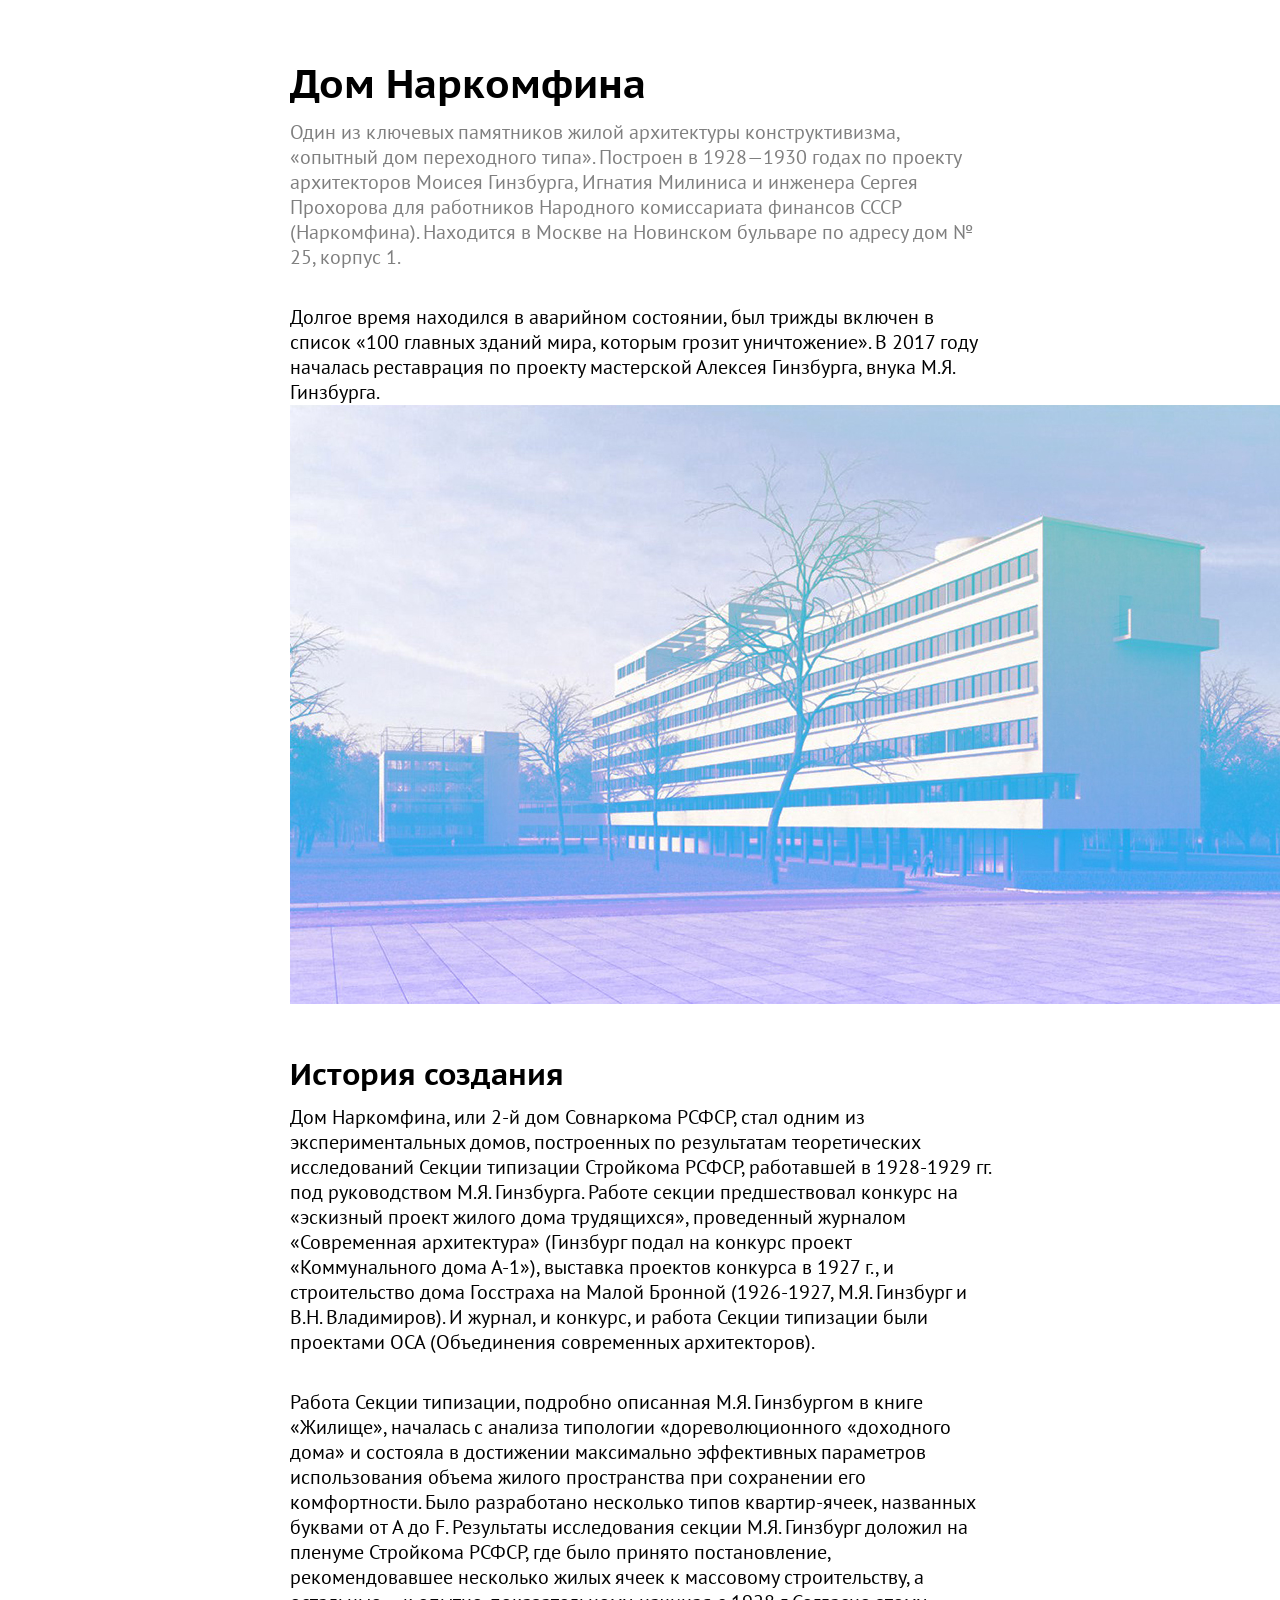
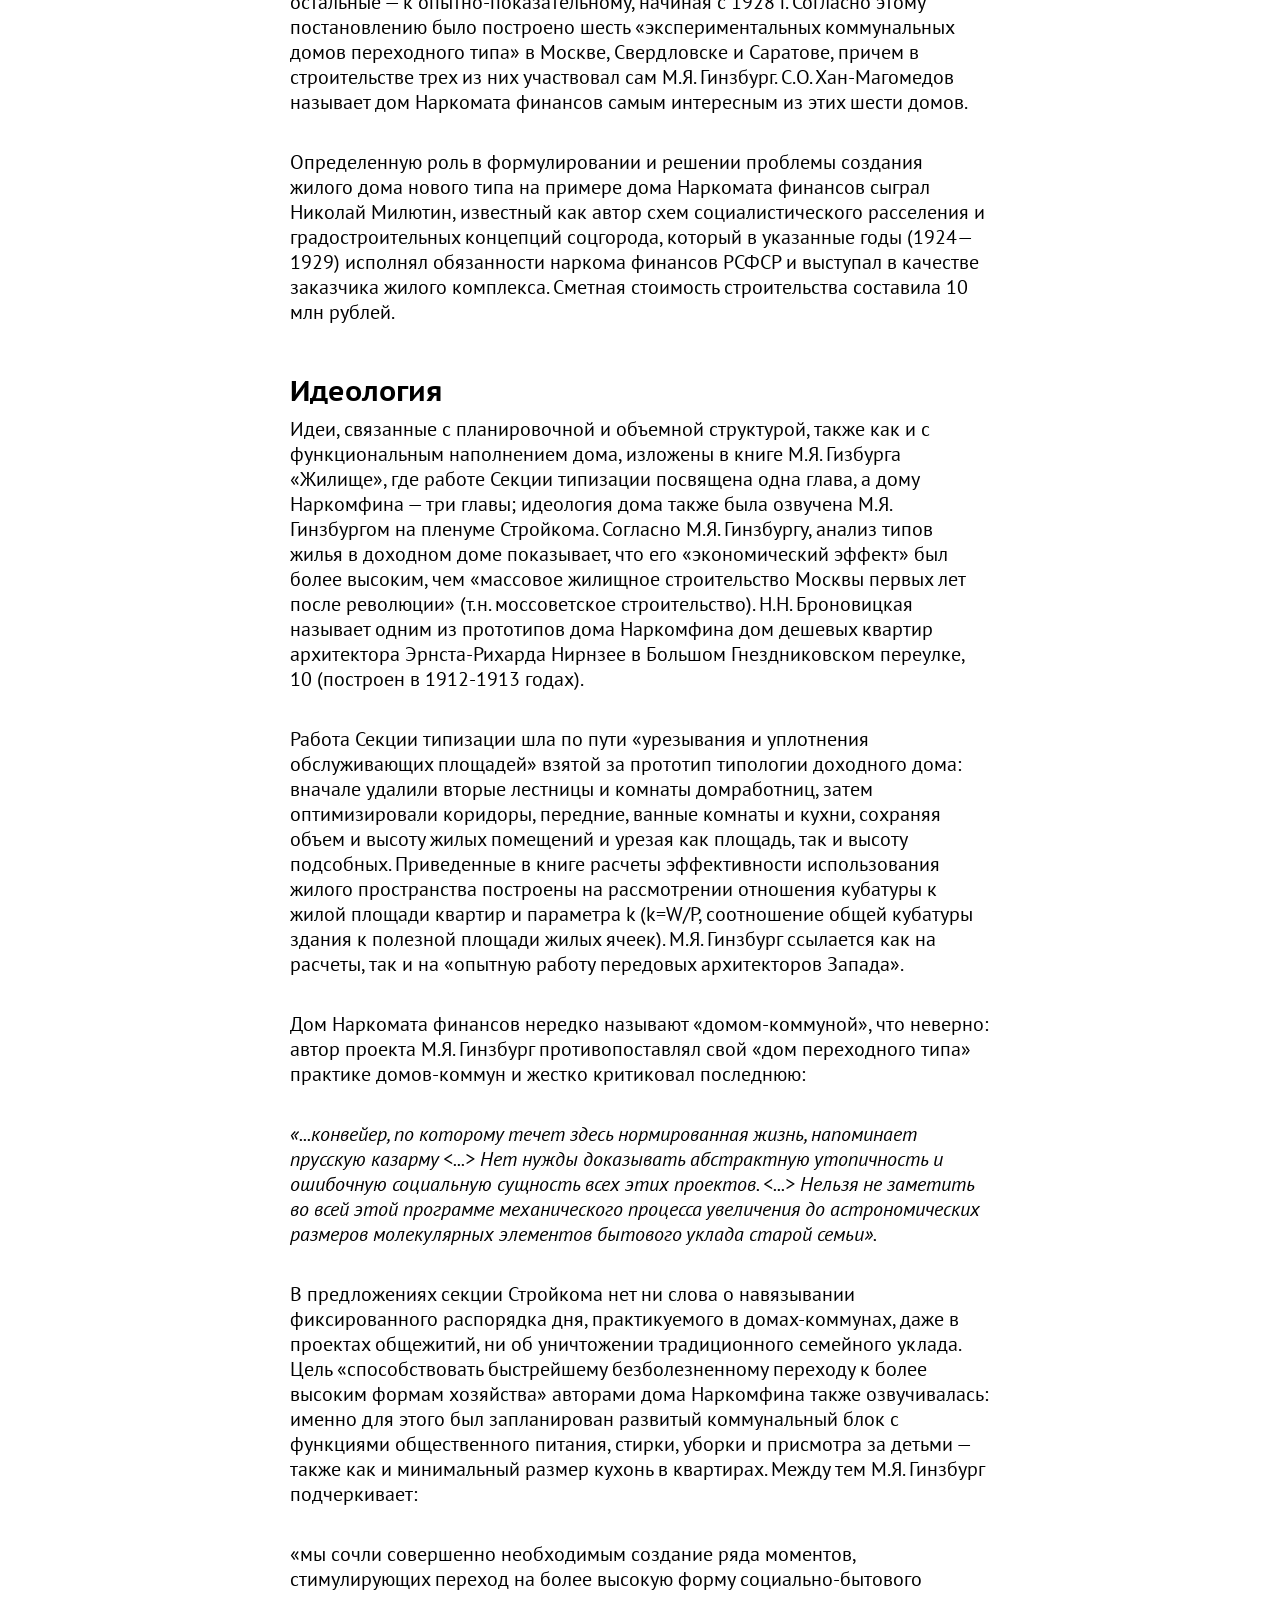
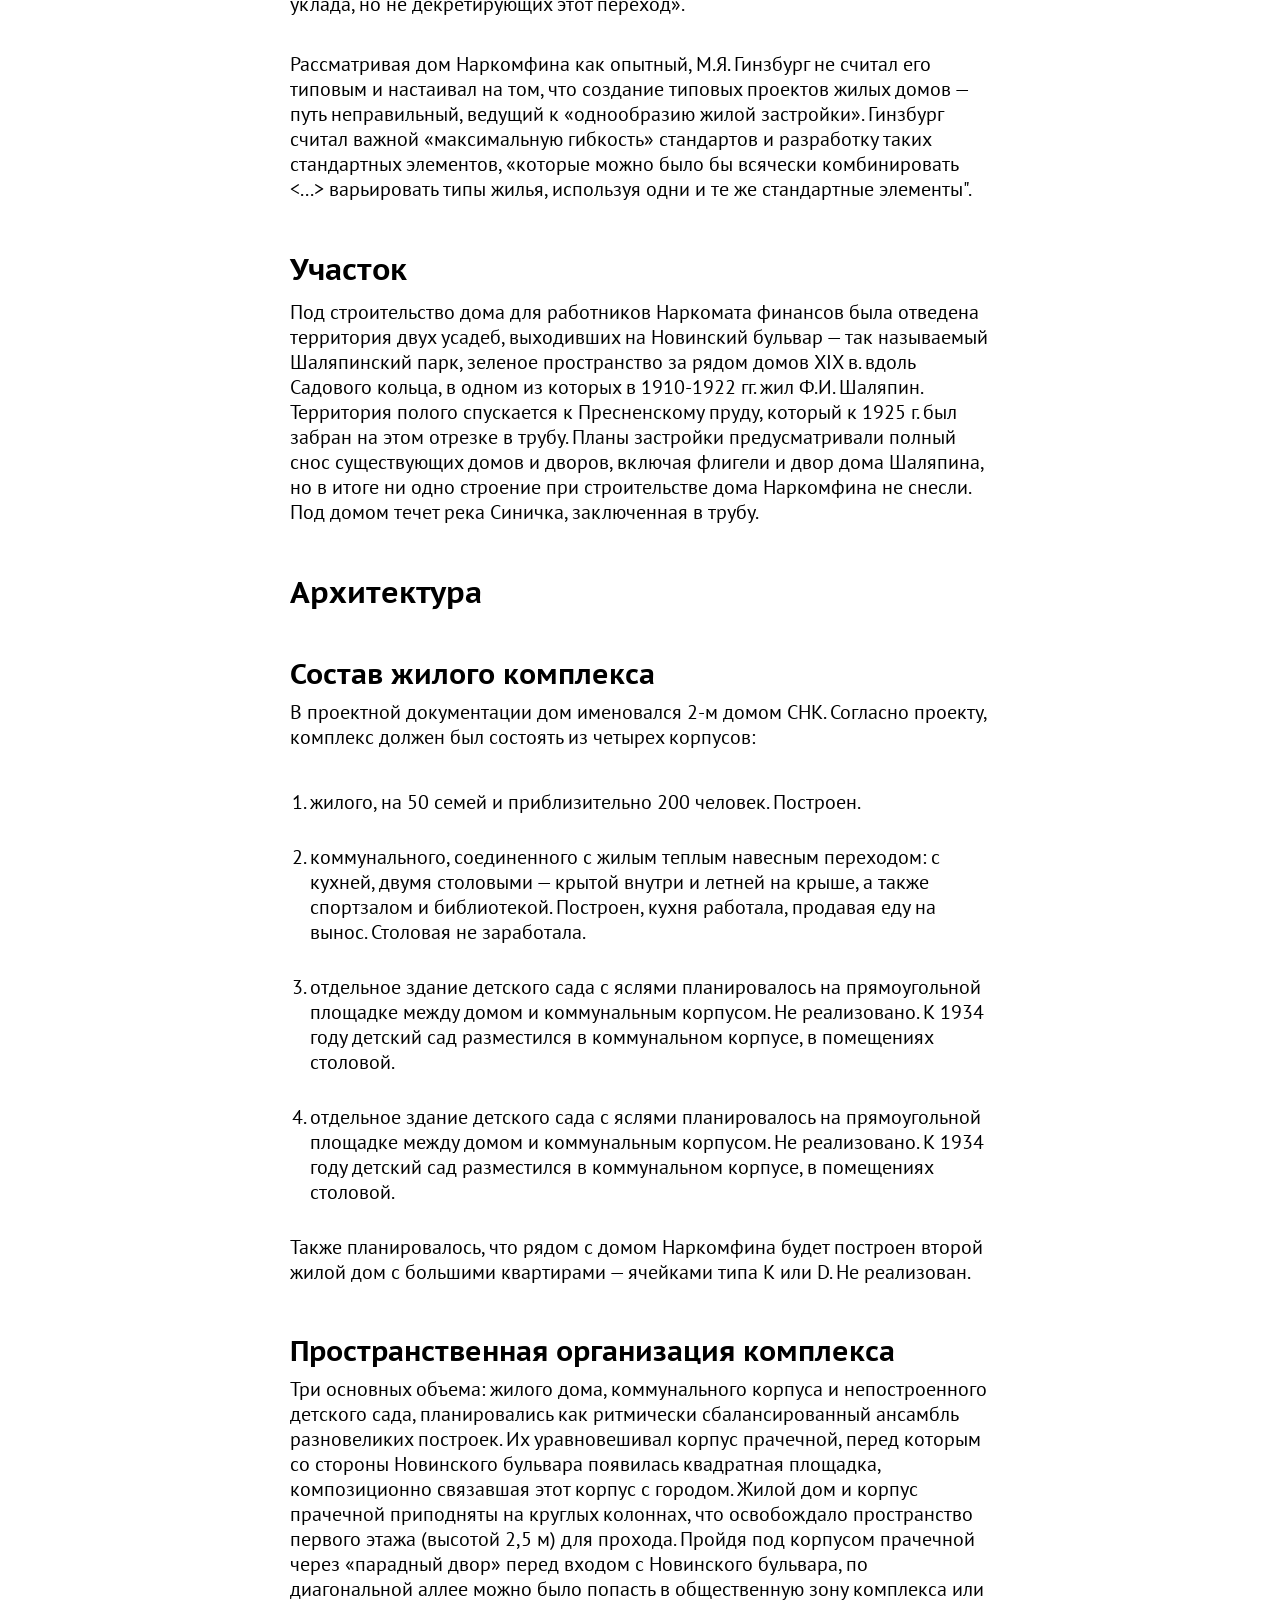
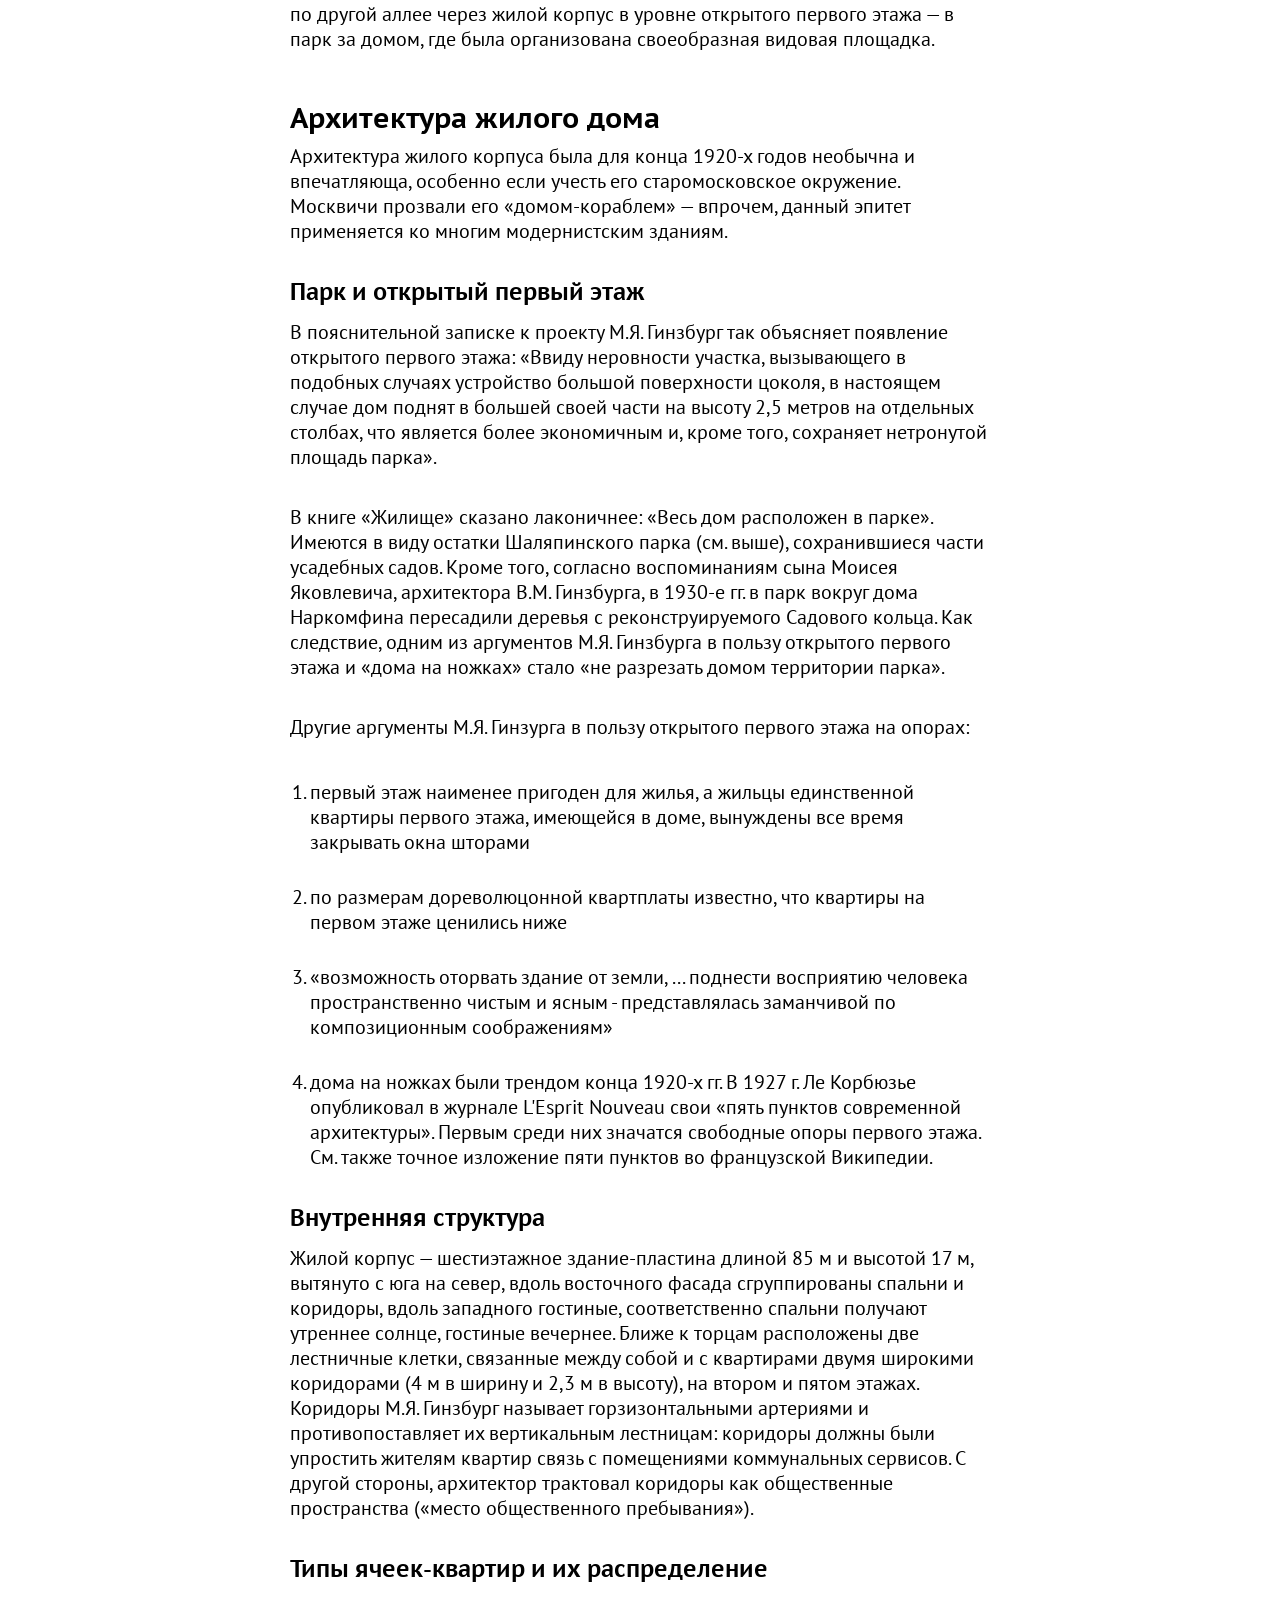
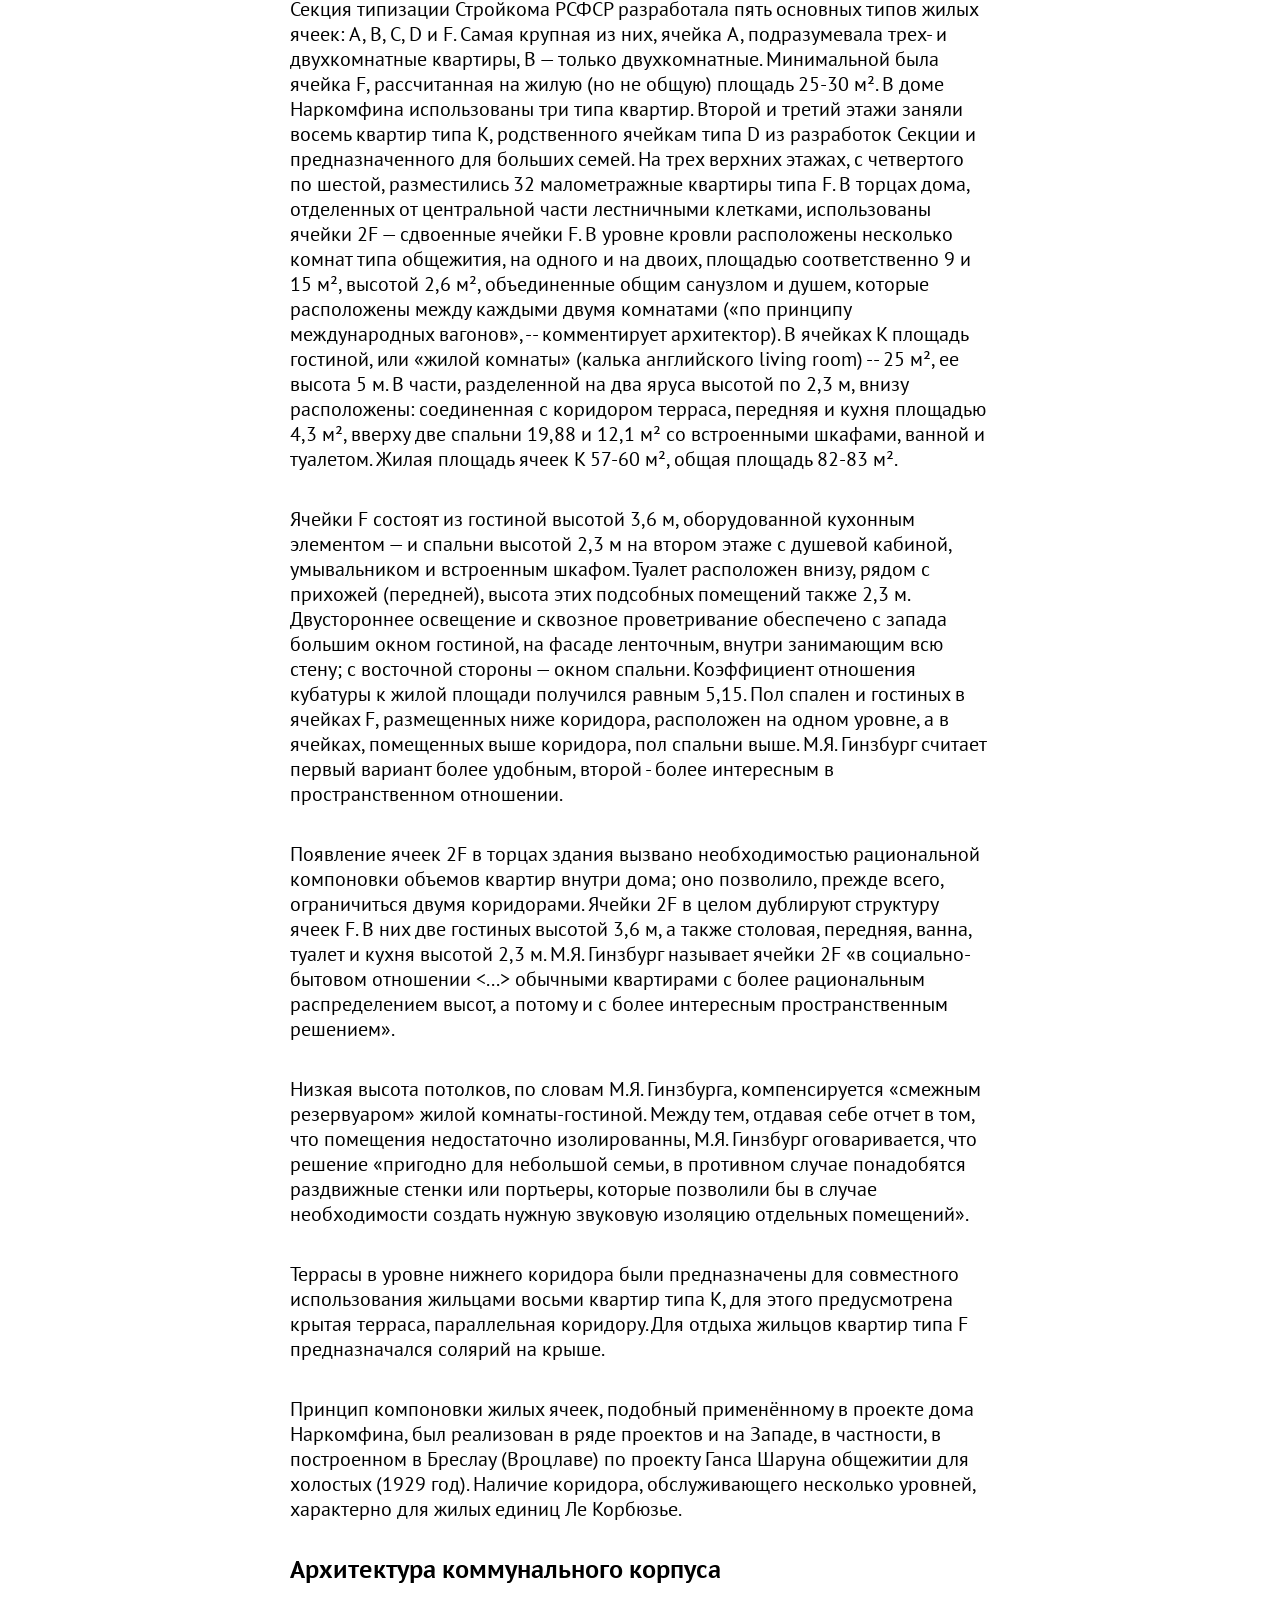
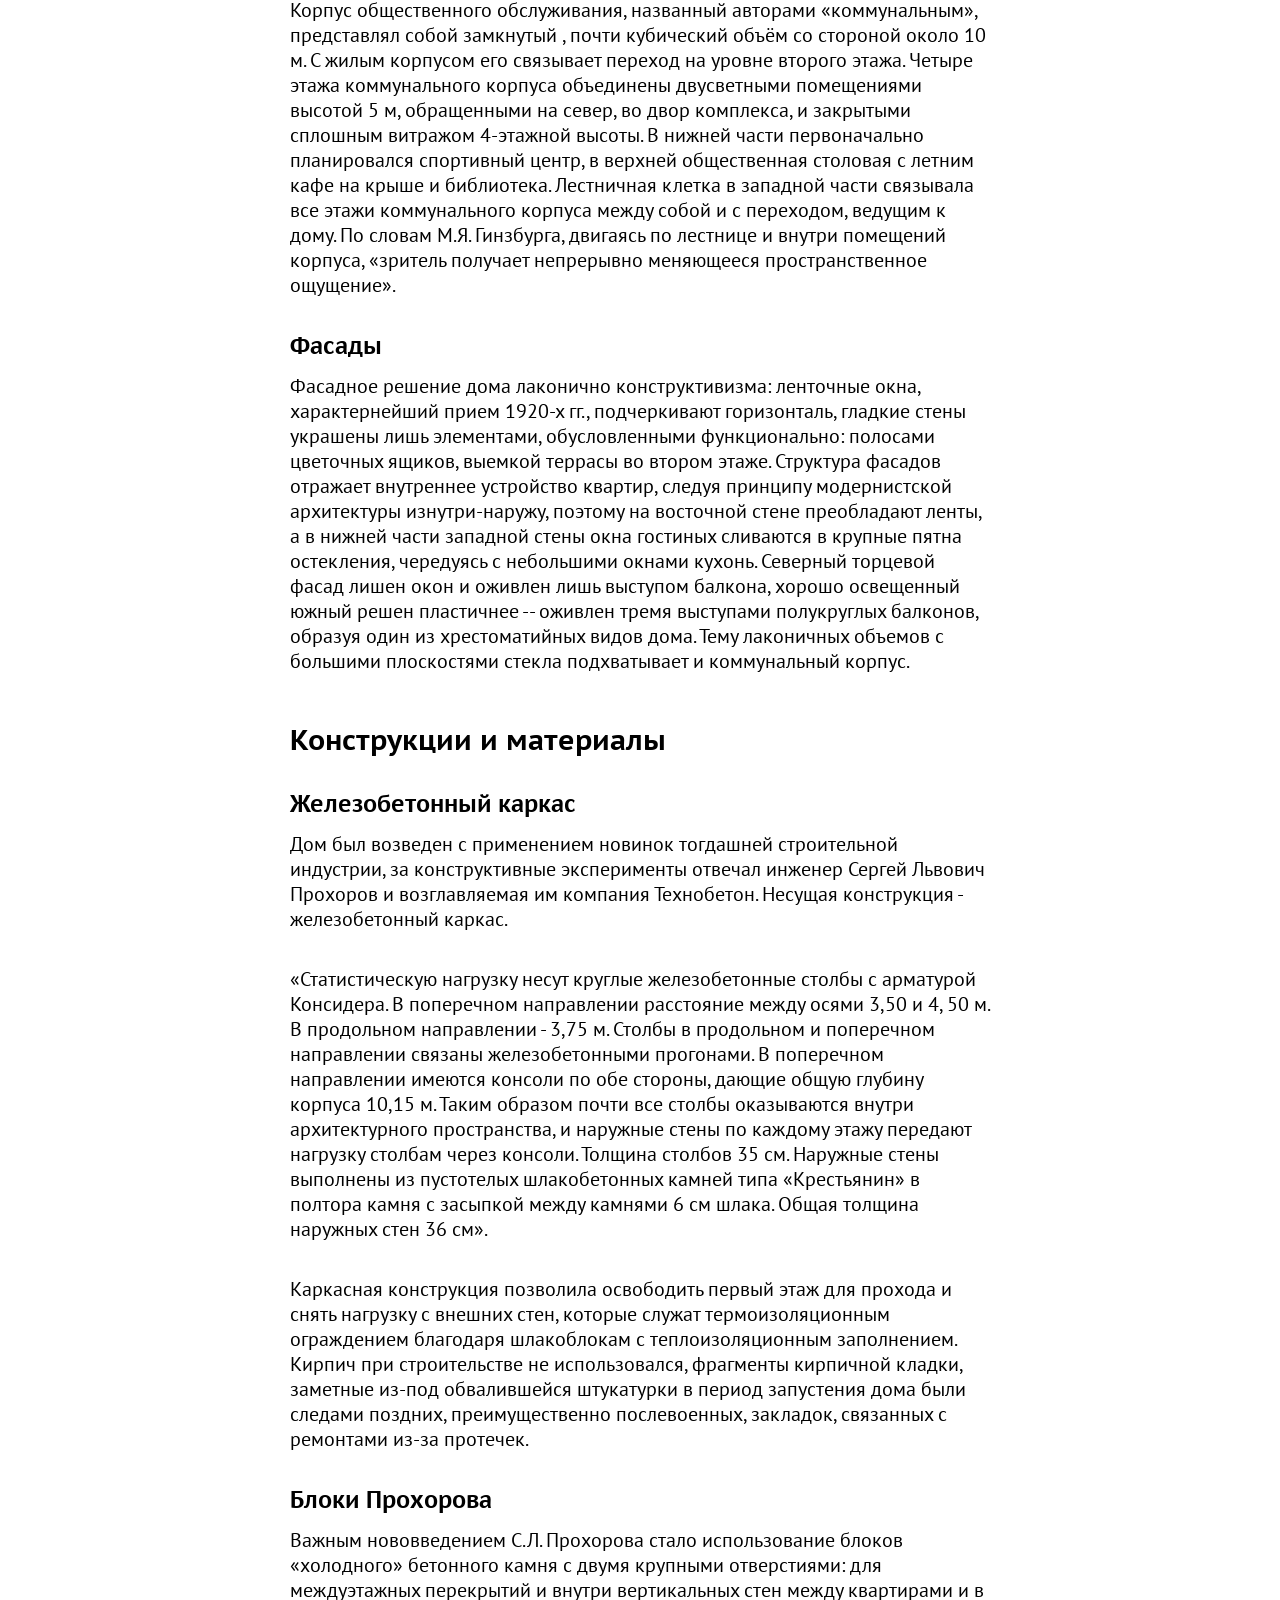
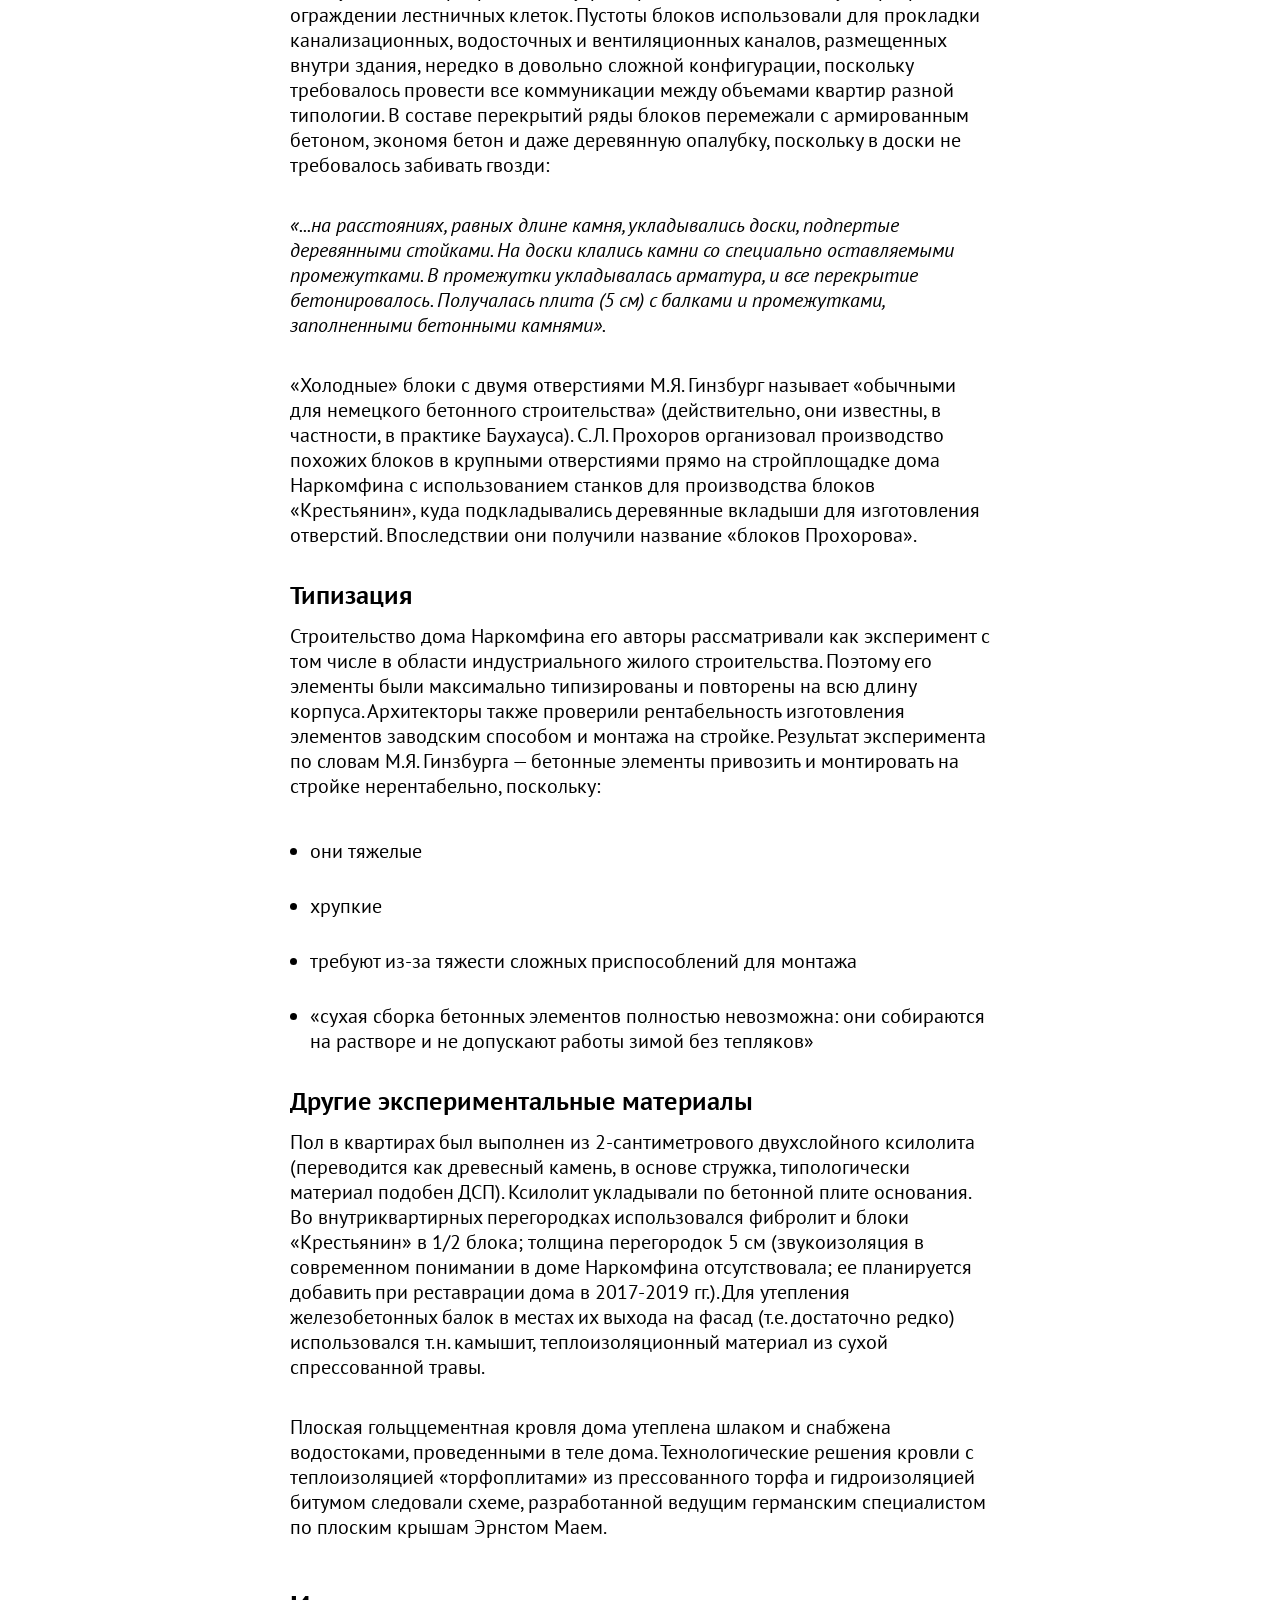
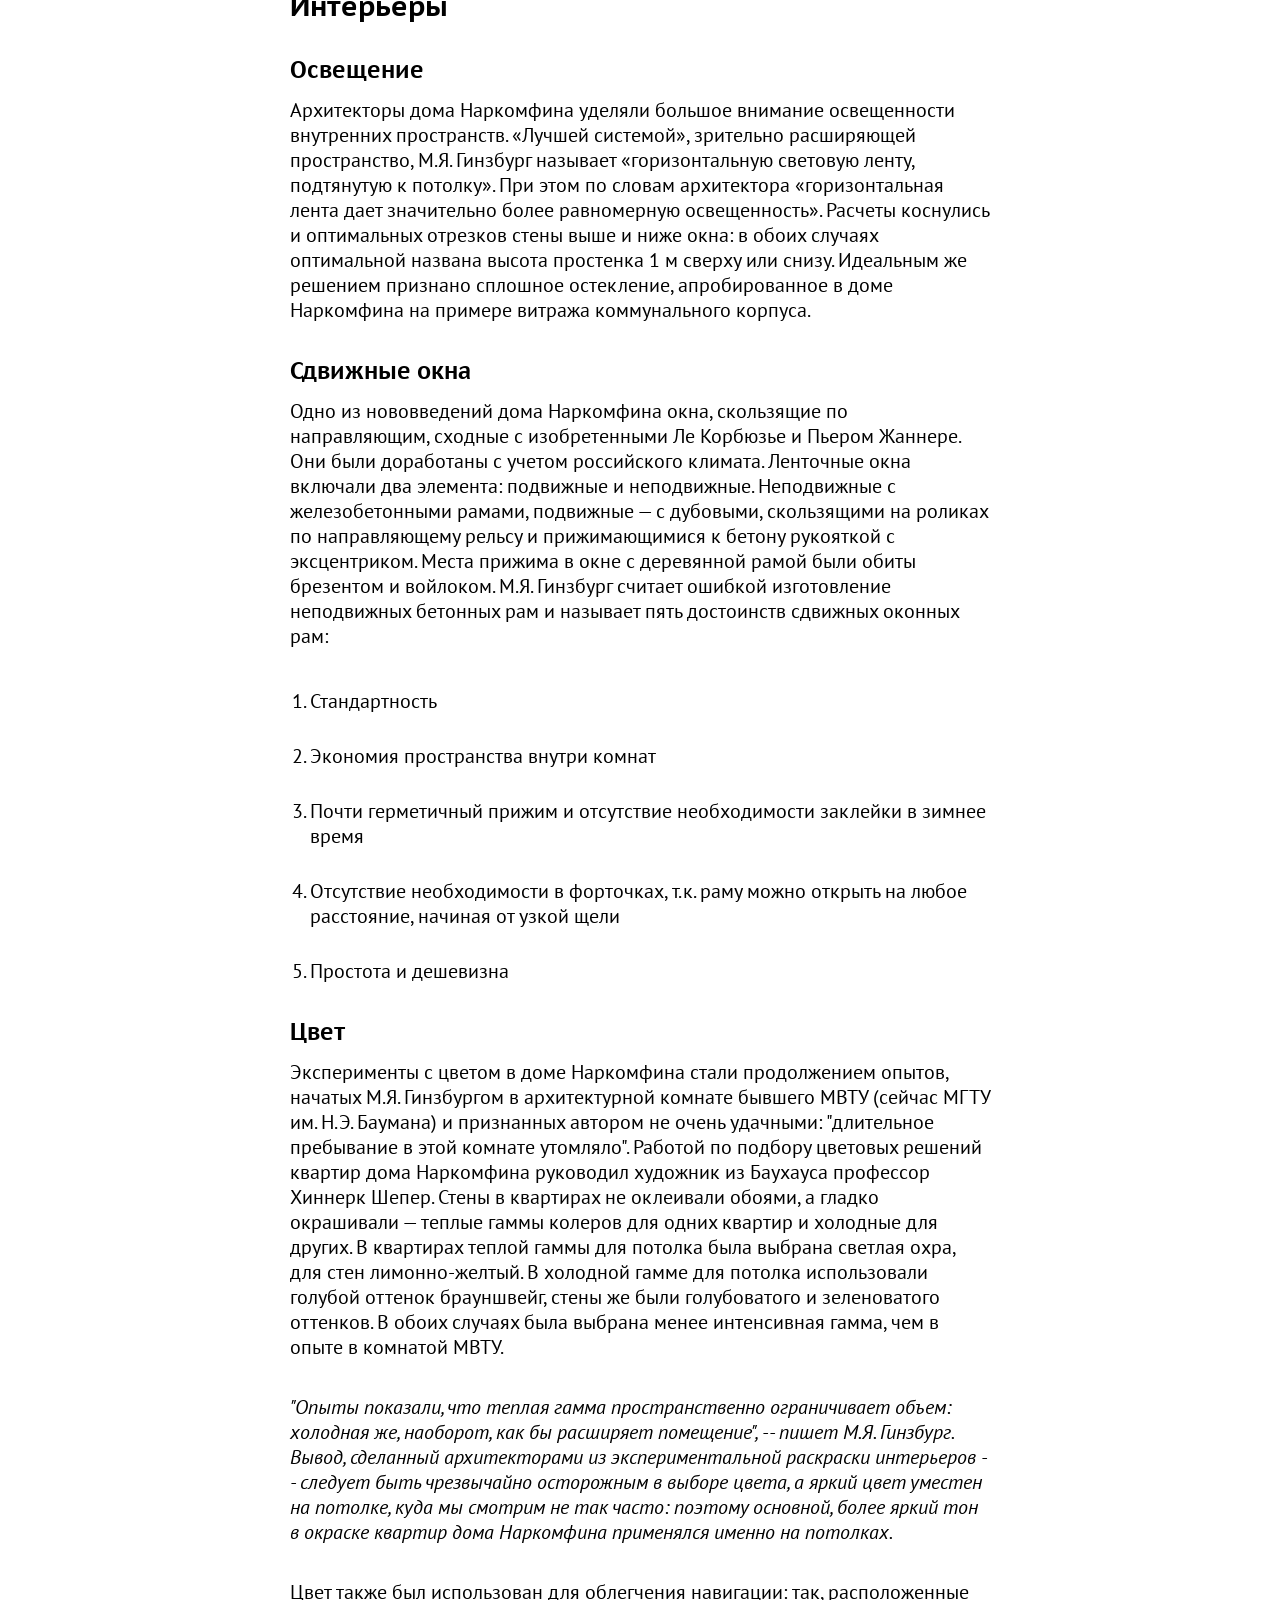
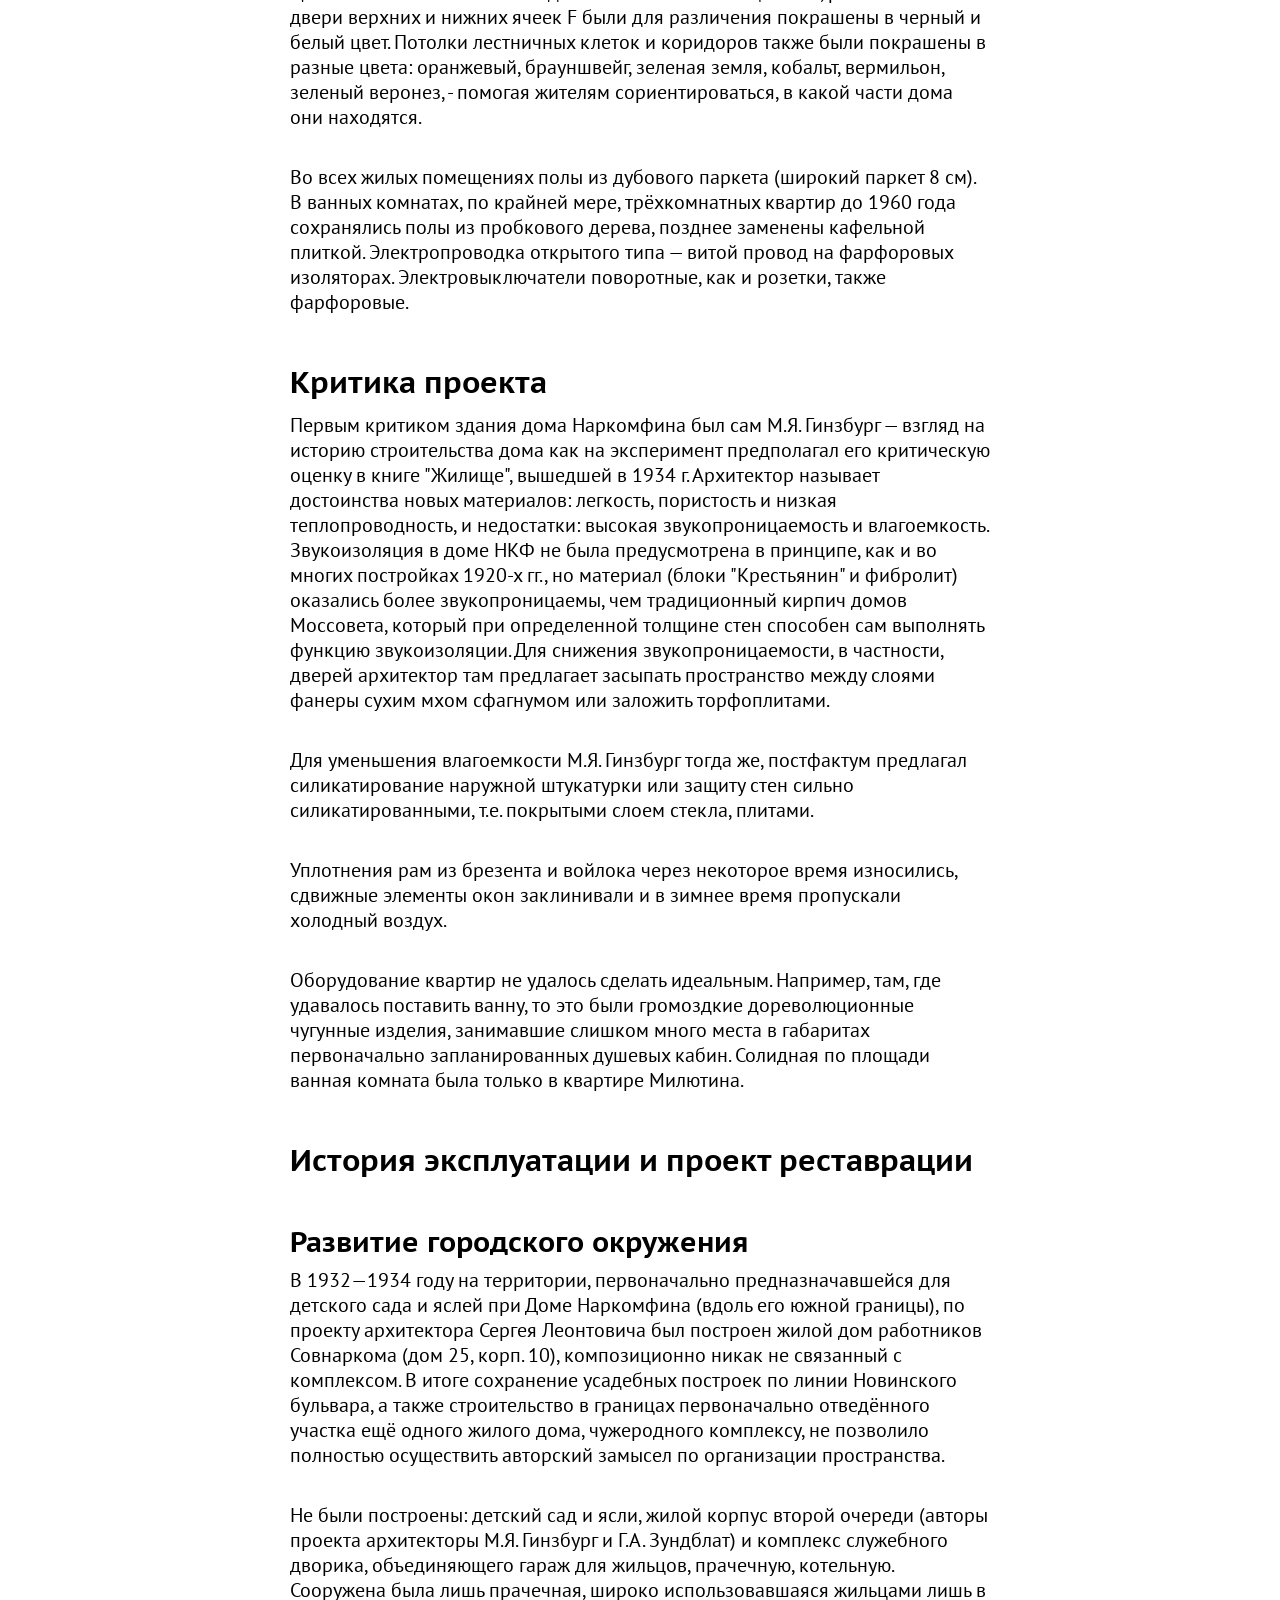
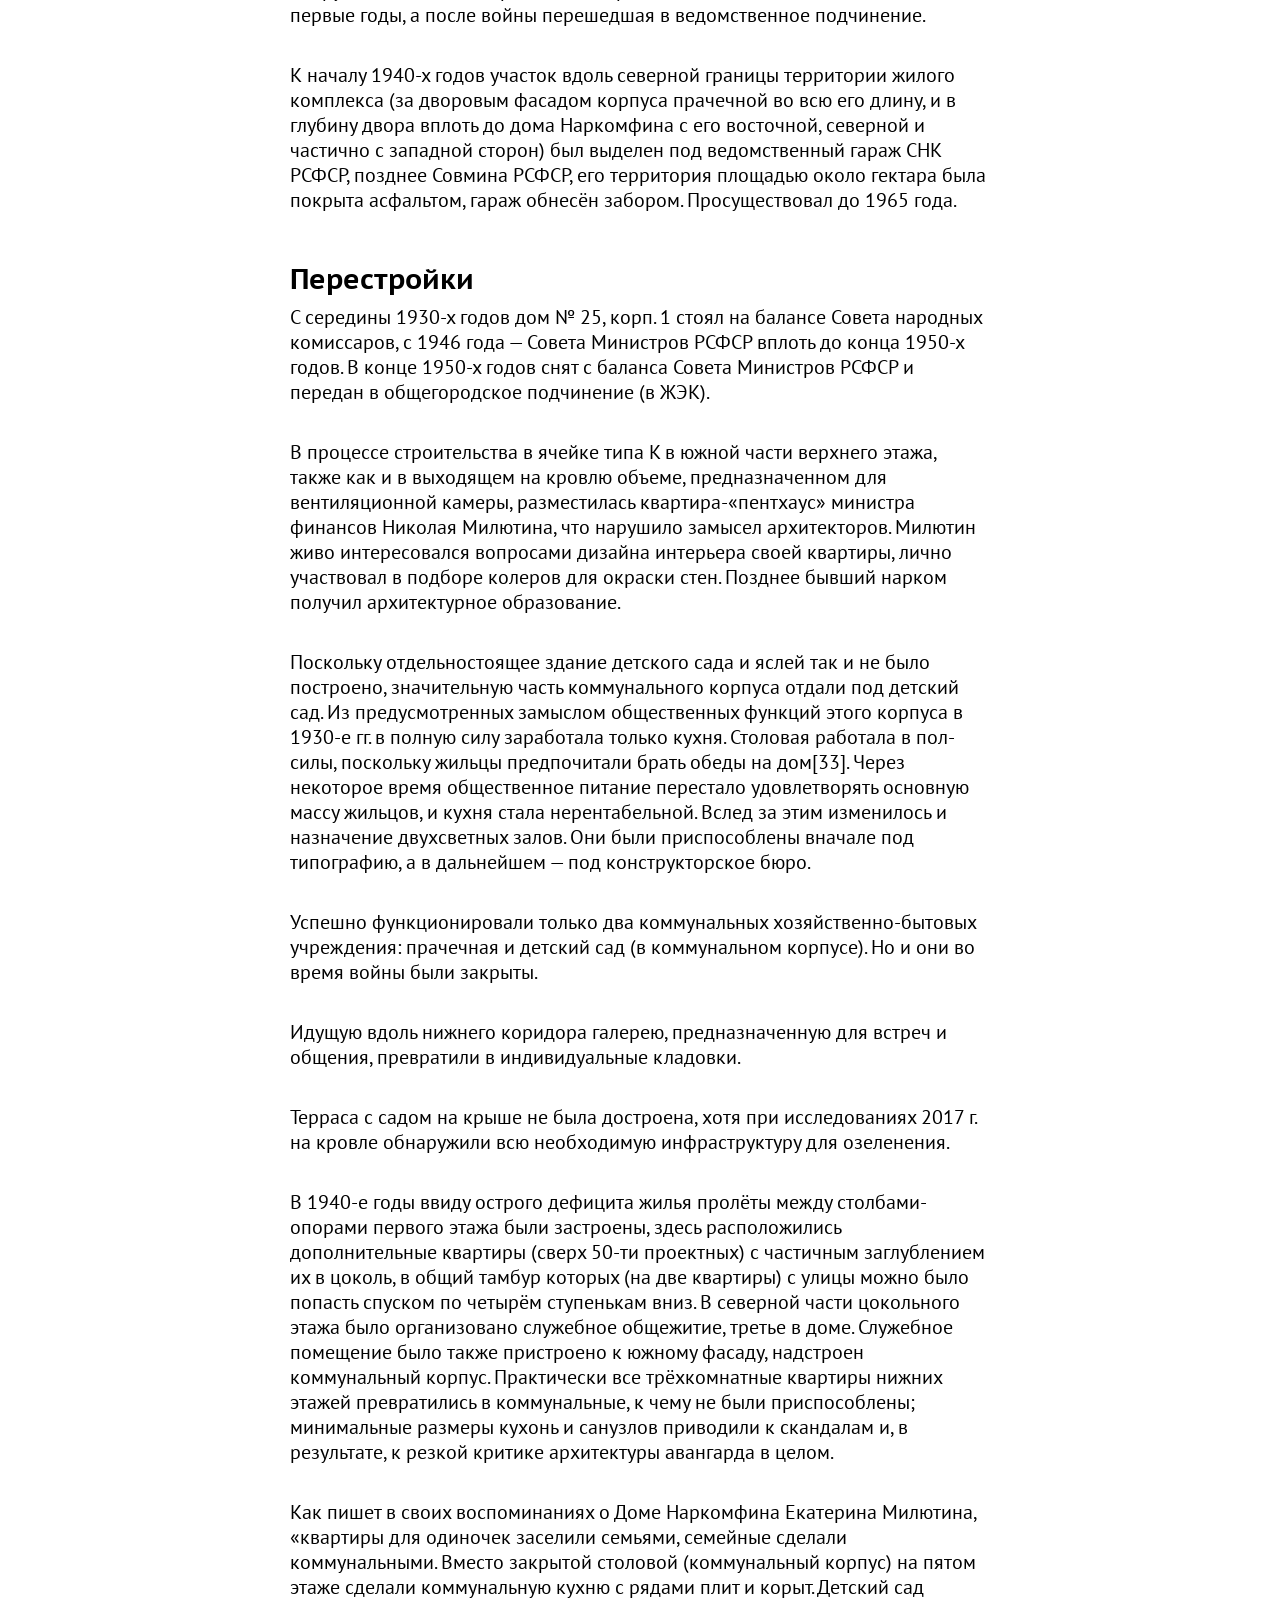
==== index.html @ 3f36e5b0 "Initial commit" ====
<!DOCTYPE html>
<html lang="en" dir="ltr">

<head>
  <meta charset="utf-8">
  <title>Дом Наркомфина</title>
  <link rel="stylesheet" href="style.css">
  <link href="https://fonts.googleapis.com/css?family=PT+Sans|PT+Sans+Caption" rel="stylesheet">
</head>

<body>

  <h1>Дом Наркомфина</h1>

  <p>Один из ключевых памятников жилой архитектуры конструктивизма,
    «опытный дом переходного типа». Построен в 1928—1930 годах по проекту архитекторов Моисея Гинзбурга,
    Игнатия Милиниса и инженера Сергея Прохорова для работников Народного комиссариата финансов СССР (Наркомфина).
    Находится в Москве на Новинском бульваре по адресу дом № 25, корпус 1.</p>

  <p>Долгое время находился в аварийном состоянии,
    был трижды включен в список «100 главных зданий мира, которым грозит уничтожение».
    В 2017 году началась реставрация по проекту мастерской Алексея Гинзбурга, внука М.Я. Гинзбурга.</p>

  <img src="images/narkomfin.jpg" alt="Дом Наркомфина">


  <h2>История создания</h2>

  <p>Дом Наркомфина, или 2-й дом Совнаркома РСФСР, стал одним из экспериментальных домов,
    построенных по результатам теоретических исследований Секции типизации Стройкома РСФСР,
    работавшей в 1928-1929 гг. под руководством М.Я. Гинзбурга.
    Работе секции предшествовал конкурс на «эскизный проект жилого дома трудящихся»,
    проведенный журналом «Современная архитектура» (Гинзбург подал на конкурс проект «Коммунального дома А-1»),
    выставка проектов конкурса в 1927 г., и строительство дома Госстраха на Малой Бронной (1926-1927, М.Я. Гинзбург и В.Н. Владимиров).
    И журнал, и конкурс, и работа Секции типизации были проектами ОСА (Объединения современных архитекторов).</p>

  <p>Работа Секции типизации, подробно описанная М.Я. Гинзбургом в книге «Жилище»,
    началась с анализа типологии «дореволюционного «доходного дома» и состояла в достижении
    максимально эффективных параметров использования объема жилого пространства при сохранении его комфортности.
    Было разработано несколько типов квартир-ячеек, названных буквами от A до F.
    Результаты исследования секции М.Я. Гинзбург доложил на пленуме Стройкома РСФСР,
    где было принято постановление, рекомендовавшее несколько жилых ячеек к массовому строительству,
    а остальные — к опытно-показательному, начиная с 1928 г.
    Согласно этому постановлению было построено шесть «экспериментальных коммунальных домов переходного типа»
    в Москве, Свердловске и Саратове, причем в строительстве трех из них участвовал сам М.Я. Гинзбург.
    С.О. Хан-Магомедов называет дом Наркомата финансов самым интересным из этих шести домов.</p>

  <p>Определенную роль в формулировании и решении проблемы создания жилого дома нового типа
    на примере дома Наркомата финансов сыграл Николай Милютин,
    известный как автор схем социалистического расселения и градостроительных концепций соцгорода,
    который в указанные годы (1924—1929) исполнял обязанности наркома финансов РСФСР
    и выступал в качестве заказчика жилого комплекса. Сметная стоимость строительства составила 10 млн рублей.</p>

  <h3>Идеология</h3>

  <p>Идеи, связанные с планировочной и объемной структурой, также как и с функциональным наполнением дома,
    изложены в книге М.Я. Гизбурга «Жилище», где работе Секции типизации посвящена одна глава,
    а дому Наркомфина — три главы; идеология дома также была озвучена М.Я. Гинзбургом на пленуме Стройкома.
    Согласно М.Я. Гинзбургу, анализ типов жилья в доходном доме показывает,
    что его «экономический эффект» был более высоким, чем «массовое жилищное строительство Москвы
    первых лет после революции» (т.н. моссоветское строительство). Н.Н. Броновицкая называет
    одним из прототипов дома Наркомфина дом дешевых квартир архитектора Эрнста-Рихарда Нирнзее в Большом Гнездниковском переулке,
    10 (построен в 1912-1913 годах).</p>

  <p>Работа Секции типизации шла по пути «урезывания и уплотнения обслуживающих площадей»
    взятой за прототип типологии доходного дома: вначале удалили вторые лестницы и комнаты домработниц,
    затем оптимизировали коридоры, передние, ванные комнаты и кухни,
    сохраняя объем и высоту жилых помещений и урезая как площадь,
    так и высоту подсобных. Приведенные в книге расчеты эффективности использования жилого пространства
    построены на рассмотрении отношения кубатуры к жилой площади квартир и параметра k
    (k=W/P, соотношение общей кубатуры здания к полезной площади жилых ячеек). М.Я. Гинзбург
    ссылается как на расчеты, так и на «опытную работу передовых архитекторов Запада».</p>

  <p>Дом Наркомата финансов нередко называют «домом-коммуной», что неверно:
    автор проекта М.Я. Гинзбург противопоставлял свой «дом переходного типа» практике домов-коммун
    и жестко критиковал последнюю:</p>

  <blockquote>
    <p>«...конвейер, по которому течет здесь нормированная жизнь, напоминает прусскую казарму <...>
        Нет нужды доказывать абстрактную утопичность и ошибочную социальную сущность всех этих проектов.
        <...> Нельзя не заметить во всей этой программе механического процесса увеличения до астрономических
          размеров молекулярных элементов бытового уклада старой семьи».</p>
  </blockquote>


  <p>В предложениях секции Стройкома нет ни слова о навязывании фиксированного распорядка дня,
    практикуемого в домах-коммунах, даже в проектах общежитий, ни об уничтожении традиционного
    семейного уклада. Цель «способствовать быстрейшему безболезненному переходу к более высоким формам хозяйства»
    авторами дома Наркомфина также озвучивалась: именно для этого был запланирован развитый
    коммунальный блок с функциями общественного питания, стирки, уборки и присмотра за детьми — также
    как и минимальный размер кухонь в квартирах. Между тем М.Я. Гинзбург подчеркивает:</p>

  <p>«мы сочли совершенно необходимым создание ряда моментов, стимулирующих переход на более высокую форму
    социально-бытового уклада, но не декретирующих этот переход».</p>

  <p>Рассматривая дом Наркомфина как опытный, М.Я. Гинзбург не считал его типовым и настаивал на том,
    что создание типовых проектов жилых домов — путь неправильный, ведущий к «однообразию жилой застройки».
    Гинзбург считал важной «максимальную гибкость» стандартов и разработку таких стандартных элементов,
    «которые можно было бы всячески комбинировать <...> варьировать типы жилья,
      используя одни и те же стандартные элементы".</p>

  <h2>Участок</h2>

  <p>Под строительство дома для работников Наркомата финансов была отведена территория двух усадеб,
    выходивших на Новинский бульвар — так называемый Шаляпинский парк,
    зеленое пространство за рядом домов XIX в. вдоль Садового кольца,
    в одном из которых в 1910-1922 гг. жил Ф.И. Шаляпин.
    Территория полого спускается к Пресненскому пруду, который к 1925 г. был забран на этом отрезке
    в трубу. Планы застройки предусматривали полный снос существующих домов и дворов,
    включая флигели и двор дома Шаляпина, но в итоге ни одно строение при строительстве
    дома Наркомфина не снесли. Под домом течет река Синичка, заключенная в трубу.</p>

  <h2>Архитектура</h2>

  <h3>Состав жилого комплекса</h3>

  <p>В проектной документации дом именовался 2-м домом СНК.
    Согласно проекту, комплекс должен был состоять из четырех корпусов:</p>

  <ol>
    <li>жилого, на 50 семей и приблизительно 200 человек. Построен.</li>
    <li>коммунального, соединенного с жилым теплым навесным переходом: с кухней,
      двумя столовыми — крытой внутри и летней на крыше,
      а также спортзалом и библиотекой. Построен, кухня работала, продавая еду на вынос.
      Столовая не заработала.</li>
    <li>отдельное здание детского сада с яслями планировалось на прямоугольной площадке
      между домом и коммунальным корпусом. Не реализовано.
      К 1934 году детский сад разместился в коммунальном корпусе, в помещениях столовой.</li>
    <li>отдельное здание детского сада с яслями планировалось на прямоугольной площадке
      между домом и коммунальным корпусом. Не реализовано.
      К 1934 году детский сад разместился в коммунальном корпусе, в помещениях столовой.</li>
  </ol>

  <p>Также планировалось, что рядом с домом Наркомфина будет построен второй жилой дом
    с большими квартирами — ячейками типа К или D. Не реализован.</p>

  <h3>Пространственная организация комплекса</h3>

  <p>Три основных объема: жилого дома, коммунального корпуса и непостроенного детского сада,
    планировались как ритмически сбалансированный ансамбль разновеликих построек.
    Их уравновешивал корпус прачечной, перед которым со стороны Новинского бульвара появилась
    квадратная площадка, композиционно связавшая этот корпус с городом.
    Жилой дом и корпус прачечной приподняты на круглых колоннах, что освобождало пространство первого этажа (высотой 2,5 м) для прохода.
    Пройдя под корпусом прачечной через «парадный двор» перед входом с Новинского бульвара,
    по диагональной аллее можно было попасть в общественную зону комплекса или по другой аллее
    через жилой корпус в уровне открытого первого этажа — в парк за домом,
    где была организована своеобразная видовая площадка.</p>

  <h3>Архитектура жилого дома</h3>

  <p>Архитектура жилого корпуса была для конца 1920-х годов необычна и впечатляюща,
    особенно если учесть его старомосковское окружение.
    Москвичи прозвали его «домом-кораблем» — впрочем, данный эпитет применяется ко многим модернистским
    зданиям.</p>

  <h4>Парк и открытый первый этаж</h4>

  <p>В пояснительной записке к проекту М.Я. Гинзбург так объясняет появление открытого первого этажа:
    «Ввиду неровности участка, вызывающего в подобных случаях устройство большой поверхности цоколя,
    в настоящем случае дом поднят в большей своей части на высоту 2,5 метров на отдельных столбах,
    что является более экономичным и, кроме того, сохраняет нетронутой площадь парка».</p>

  <p>В книге «Жилище» сказано лаконичнее: «Весь дом расположен в парке».
    Имеются в виду остатки Шаляпинского парка (см. выше), сохранившиеся части усадебных садов.
    Кроме того, согласно воспоминаниям сына Моисея Яковлевича, архитектора В.М. Гинзбурга,
    в 1930-е гг. в парк вокруг дома Наркомфина пересадили деревья с реконструируемого Садового кольца.
    Как следствие, одним из аргументов М.Я. Гинзбурга в пользу открытого первого этажа и
    «дома на ножках» стало «не разрезать домом территории парка».</p>

  <p>Другие аргументы М.Я. Гинзурга в пользу открытого первого этажа на опорах:</p>

  <ol>
    <li>первый этаж наименее пригоден для жилья, а жильцы единственной квартиры первого этажа,
      имеющейся в доме, вынуждены все время закрывать окна шторами</li>
    <li>по размерам дореволюцонной квартплаты известно, что квартиры на первом этаже ценились ниже</li>
    <li>«возможность оторвать здание от земли, ... поднести восприятию человека пространственно
      чистым и ясным - представлялась заманчивой по композиционным соображениям»</li>
    <li>дома на ножках были трендом конца 1920-х гг. В 1927 г. Ле Корбюзье опубликовал
      в журнале L'Esprit Nouveau свои «пять пунктов современной архитектуры».
      Первым среди них значатся свободные опоры первого этажа.
      См. также точное изложение пяти пунктов во французской Википедии.</li>
  </ol>

  <h4>Внутренняя структура</h4>

  <p>Жилой корпус — шестиэтажное здание-пластина длиной 85 м и высотой 17 м, вытянуто с юга на север, вдоль восточного фасада сгруппированы спальни и коридоры, вдоль западного гостиные, соответственно спальни получают утреннее солнце, гостиные
    вечернее. Ближе к торцам расположены две лестничные клетки, связанные между собой и с квартирами двумя широкими коридорами (4 м в ширину и 2,3 м в высоту), на втором и пятом этажах. Коридоры М.Я. Гинзбург называет горзизонтальными артериями и
    противопоставляет их вертикальным лестницам: коридоры должны были упростить жителям квартир связь с помещениями коммунальных сервисов. С другой стороны, архитектор трактовал коридоры как общественные пространства («место общественного
    пребывания»).</p>

  <h4>Типы ячеек-квартир и их распределение</h4>

  <p>Секция типизации Стройкома РСФСР разработала пять основных типов жилых ячеек: A, B, C, D и F. Самая крупная из них, ячейка A, подразумевала трех- и двухкомнатные квартиры, B — только двухкомнатные. Минимальной была ячейка F, рассчитанная на
    жилую (но не общую) площадь 25-30 м². В доме Наркомфина использованы три типа квартир. Второй и третий этажи заняли восемь квартир типа K, родственного ячейкам типа D из разработок Секции и предназначенного для больших семей. На трех верхних
    этажах, с четвертого по шестой, разместились 32 малометражные квартиры типа F. В торцах дома, отделенных от центральной части лестничными клетками, использованы ячейки 2F — сдвоенные ячейки F. В уровне кровли расположены несколько комнат типа
    общежития, на одного и на двоих, площадью соответственно 9 и 15 м², высотой 2,6 м², объединенные общим санузлом и душем, которые расположены между каждыми двумя комнатами («по принципу международных вагонов», -- комментирует архитектор). В
    ячейках K площадь гостиной, или «жилой комнаты» (калька английского living room) -- 25 м², ее высота 5 м. В части, разделенной на два яруса высотой по 2,3 м, внизу расположены: соединенная с коридором терраса, передняя и кухня площадью 4,3 м²,
    вверху две спальни 19,88 и 12,1 м² со встроенными шкафами, ванной и туалетом. Жилая площадь ячеек K 57-60 м², общая площадь 82-83 м².</p>

  <p>Ячейки F состоят из гостиной высотой 3,6 м, оборудованной кухонным элементом — и спальни высотой 2,3 м на втором этаже с душевой кабиной, умывальником и встроенным шкафом. Туалет расположен внизу, рядом с прихожей (передней), высота этих
    подсобных помещений также 2,3 м. Двустороннее освещение и сквозное проветривание обеспечено с запада большим окном гостиной, на фасаде ленточным, внутри занимающим всю стену; с восточной стороны — окном спальни. Коэффициент отношения кубатуры к
    жилой площади получился равным 5,15. Пол спален и гостиных в ячейках F, размещенных ниже коридора, расположен на одном уровне, а в ячейках, помещенных выше коридора, пол спальни выше. М.Я. Гинзбург считает первый вариант более удобным, второй -
    более интересным в пространственном отношении.</p>

  <p>Появление ячеек 2F в торцах здания вызвано необходимостью рациональной компоновки объемов квартир внутри дома; оно позволило, прежде всего, ограничиться двумя коридорами. Ячейки 2F в целом дублируют структуру ячеек F. В них две гостиных высотой
    3,6 м, а также столовая, передняя, ванна, туалет и кухня высотой 2,3 м. М.Я. Гинзбург называет ячейки 2F «в социально-бытовом отношении <...> обычными квартирами с более рациональным распределением высот, а потому и с более интересным
      пространственным решением».</p>

  <p>Низкая высота потолков, по словам М.Я. Гинзбурга, компенсируется «смежным резервуаром» жилой комнаты-гостиной. Между тем, отдавая себе отчет в том, что помещения недостаточно изолированны, М.Я. Гинзбург оговаривается, что решение «пригодно для
    небольшой семьи, в противном случае понадобятся раздвижные стенки или портьеры, которые позволили бы в случае необходимости создать нужную звуковую изоляцию отдельных помещений».</p>

  <p>Террасы в уровне нижнего коридора были предназначены для совместного использования жильцами восьми квартир типа K, для этого предусмотрена крытая терраса, параллельная коридору. Для отдыха жильцов квартир типа F предназначался солярий на крыше.
  </p>

  <p>Принцип компоновки жилых ячеек, подобный применённому в проекте дома Наркомфина, был реализован в ряде проектов и на Западе, в частности, в построенном в Бреслау (Вроцлаве) по проекту Ганса Шаруна общежитии для холостых (1929 год). Наличие
    коридора, обслуживающего несколько уровней, характерно для жилых единиц Ле Корбюзье.</p>

  <h4>Архитектура коммунального корпуса</h4>

  <p>Корпус общественного обслуживания, названный авторами «коммунальным», представлял собой замкнутый , почти кубический объём со стороной около 10 м. С жилым корпусом его связывает переход на уровне второго этажа. Четыре этажа коммунального корпуса
    объединены двусветными помещениями высотой 5 м, обращенными на север, во двор комплекса, и закрытыми сплошным витражом 4-этажной высоты. В нижней части первоначально планировался спортивный центр, в верхней общественная столовая с летним кафе на
    крыше и библиотека. Лестничная клетка в западной части связывала все этажи коммунального корпуса между собой и с переходом, ведущим к дому. По словам М.Я. Гинзбурга, двигаясь по лестнице и внутри помещений корпуса, «зритель получает непрерывно
    меняющееся пространственное ощущение».</p>

  <h4>Фасады</h4>

  <p>Фасадное решение дома лаконично конструктивизма: ленточные окна, характернейший прием 1920-х гг., подчеркивают горизонталь, гладкие стены украшены лишь элементами, обусловленными функционально: полосами цветочных ящиков, выемкой террасы во
    втором этаже. Структура фасадов отражает внутреннее устройство квартир, следуя принципу модернистской архитектуры изнутри-наружу, поэтому на восточной стене преобладают ленты, а в нижней части западной стены окна гостиных сливаются в крупные
    пятна остекления, чередуясь с небольшими окнами кухонь. Северный торцевой фасад лишен окон и оживлен лишь выступом балкона, хорошо освещенный южный решен пластичнее -- оживлен тремя выступами полукруглых балконов, образуя один из хрестоматийных
    видов дома. Тему лаконичных объемов с большими плоскостями стекла подхватывает и коммунальный корпус.</p>

  <h3>Конструкции и материалы</h3>

  <h4>Железобетонный каркас</h4>

  <p>Дом был возведен с применением новинок тогдашней строительной индустрии, за конструктивные эксперименты отвечал инженер Сергей Львович Прохоров и возглавляемая им компания Технобетон. Несущая конструкция - железобетонный каркас.</p>

  <p>«Статистическую нагрузку несут круглые железобетонные столбы с арматурой Консидера. В поперечном направлении расстояние между осями 3,50 и 4, 50 м. В продольном направлении - 3,75 м. Столбы в продольном и поперечном направлении связаны
    железобетонными прогонами. В поперечном направлении имеются консоли по обе стороны, дающие общую глубину корпуса 10,15 м. Таким образом почти все столбы оказываются внутри архитектурного пространства, и наружные стены по каждому этажу передают
    нагрузку столбам через консоли. Толщина столбов 35 см. Наружные стены выполнены из пустотелых шлакобетонных камней типа «Крестьянин» в полтора камня с засыпкой между камнями 6 см шлака. Общая толщина наружных стен 36 см».</p>

  <p>Каркасная конструкция позволила освободить первый этаж для прохода и снять нагрузку с внешних стен, которые служат термоизоляционным ограждением благодаря шлакоблокам с теплоизоляционным заполнением. Кирпич при строительстве не использовался,
    фрагменты кирпичной кладки, заметные из-под обвалившейся штукатурки в период запустения дома были следами поздних, преимущественно послевоенных, закладок, связанных с ремонтами из-за протечек.</p>

  <h4>Блоки Прохорова</h4>

  <p>Важным нововведением С.Л. Прохорова стало использование блоков «холодного» бетонного камня с двумя крупными отверстиями: для междуэтажных перекрытий и внутри вертикальных стен между квартирами и в ограждении лестничных клеток. Пустоты блоков
    использовали для прокладки канализационных, водосточных и вентиляционных каналов, размещенных внутри здания, нередко в довольно сложной конфигурации, поскольку требовалось провести все коммуникации между объемами квартир разной типологии. В
    составе перекрытий ряды блоков перемежали с армированным бетоном, экономя бетон и даже деревянную опалубку, поскольку в доски не требовалось забивать гвозди:</p>

  <blockquote>
    <p>«...на расстояниях, равных длине камня, укладывались доски, подпертые деревянными стойками. На доски клались камни со специально оставляемыми промежутками. В промежутки укладывалась арматура, и все перекрытие бетонировалось. Получалась плита
      (5
      см) с балками и промежутками, заполненными бетонными камнями».</p>
  </blockquote>


  <p>«Холодные» блоки с двумя отверстиями М.Я. Гинзбург называет «обычными для немецкого бетонного строительства» (действительно, они известны, в частности, в практике Баухауса). С.Л. Прохоров организовал производство похожих блоков в крупными
    отверстиями прямо на стройплощадке дома Наркомфина с использованием станков для производства блоков «Крестьянин», куда подкладывались деревянные вкладыши для изготовления отверстий. Впоследствии они получили название «блоков Прохорова».</p>

  <h4>Типизация</h4>

  <p>Строительство дома Наркомфина его авторы рассматривали как эксперимент с том числе в области индустриального жилого строительства. Поэтому его элементы были максимально типизированы и повторены на всю длину корпуса. Архитекторы также проверили
    рентабельность изготовления элементов заводским способом и монтажа на стройке. Результат эксперимента по словам М.Я. Гинзбурга — бетонные элементы привозить и монтировать на стройке нерентабельно, поскольку:</p>

  <ul>
    <li>они тяжелые</li>
    <li>хрупкие</li>
    <li>требуют из-за тяжести сложных приспособлений для монтажа</li>
    <li>«сухая сборка бетонных элементов полностью невозможна: они собираются на растворе и не допускают работы зимой без тепляков»</li>
  </ul>

  <h4>Другие экспериментальные материалы</h4>

  <p>Пол в квартирах был выполнен из 2-сантиметрового двухслойного ксилолита (переводится как древесный камень, в основе стружка, типологически материал подобен ДСП). Ксилолит укладывали по бетонной плите основания. Во внутриквартирных перегородках
    использовался фибролит и блоки «Крестьянин» в 1/2 блока; толщина перегородок 5 см (звукоизоляция в современном понимании в доме Наркомфина отсутствовала; ее планируется добавить при реставрации дома в 2017-2019 гг.). Для утепления железобетонных
    балок в местах их выхода на фасад (т.е. достаточно редко) использовался т.н. камышит, теплоизоляционный материал из сухой спрессованной травы.</p>

  <p>Плоская гольццементная кровля дома утеплена шлаком и снабжена водостоками, проведенными в теле дома. Технологические решения кровли с теплоизоляцией «торфоплитами» из прессованного торфа и гидроизоляцией битумом следовали схеме, разработанной
    ведущим германским специалистом по плоским крышам Эрнстом Маем.</p>

  <h3>Интерьеры</h3>

  <h4>Освещение</h4>

  <p>Архитекторы дома Наркомфина уделяли большое внимание освещенности внутренних пространств. «Лучшей системой», зрительно расширяющей пространство, М.Я. Гинзбург называет «горизонтальную световую ленту, подтянутую к потолку». При этом по словам
    архитектора «горизонтальная лента дает значительно более равномерную освещенность». Расчеты коснулись и оптимальных отрезков стены выше и ниже окна: в обоих случаях оптимальной названа высота простенка 1 м сверху или снизу. Идеальным же решением
    признано сплошное остекление, апробированное в доме Наркомфина на примере витража коммунального корпуса.</p>

  <h4>Сдвижные окна</h4>

  <p>Одно из нововведений дома Наркомфина окна, скользящие по направляющим, сходные с изобретенными Ле Корбюзье и Пьером Жаннере. Они были доработаны с учетом российского климата. Ленточные окна включали два элемента: подвижные и неподвижные.
    Неподвижные с железобетонными рамами, подвижные — с дубовыми, скользящими на роликах по направляющему рельсу и прижимающимися к бетону рукояткой с эксцентриком. Места прижима в окне с деревянной рамой были обиты брезентом и войлоком. М.Я.
    Гинзбург считает ошибкой изготовление неподвижных бетонных рам и называет пять достоинств сдвижных оконных рам:</p>

  <ol>
    <li>Стандартность</li>
    <li>Экономия пространства внутри комнат</li>
    <li>Почти герметичный прижим и отсутствие необходимости заклейки в зимнее время</li>
    <li>Отсутствие необходимости в форточках, т.к. раму можно открыть на любое расстояние, начиная от узкой щели</li>
    <li>Простота и дешевизна</li>
  </ol>

  <h4>Цвет</h4>

  <p>Эксперименты с цветом в доме Наркомфина стали продолжением опытов, начатых М.Я. Гинзбургом в архитектурной комнате бывшего МВТУ (сейчас МГТУ им. Н.Э. Баумана) и признанных автором не очень удачными: "длительное пребывание в этой комнате
    утомляло". Работой по подбору цветовых решений квартир дома Наркомфина руководил художник из Баухауса профессор Хиннерк Шепер. Стены в квартирах не оклеивали обоями, а гладко окрашивали — теплые гаммы колеров для одних квартир и холодные для
    других. В квартирах теплой гаммы для потолка была выбрана светлая охра, для стен лимонно-желтый. В холодной гамме для потолка использовали голубой оттенок брауншвейг, стены же были голубоватого и зеленоватого оттенков. В обоих случаях была
    выбрана менее интенсивная гамма, чем в опыте в комнатой МВТУ.</p>

  <blockquote>
    <p>"Опыты показали, что теплая гамма пространственно ограничивает объем: холодная же, наоборот, как бы расширяет помещение", -- пишет М.Я. Гинзбург. Вывод, сделанный архитекторами из экспериментальной раскраски интерьеров -- следует быть
      чрезвычайно осторожным в выборе цвета, а яркий цвет уместен на потолке, куда мы смотрим не так часто: поэтому основной, более яркий тон в окраске квартир дома Наркомфина применялся именно на потолках.</p>
  </blockquote>


  <p>Цвет также был использован для облегчения навигации: так, расположенные двери верхних и нижних ячеек F были для различения покрашены в черный и белый цвет. Потолки лестничных клеток и коридоров также были покрашены в разные цвета: оранжевый,
    брауншвейг, зеленая земля, кобальт, вермильон, зеленый веронез, - помогая жителям сориентироваться, в какой части дома они находятся.</p>

  <p>Во всех жилых помещениях полы из дубового паркета (широкий паркет 8 см). В ванных комнатах, по крайней мере, трёхкомнатных квартир до 1960 года сохранялись полы из пробкового дерева, позднее заменены кафельной плиткой. Электропроводка открытого
    типа — витой провод на фарфоровых изоляторах. Электровыключатели поворотные, как и розетки, также фарфоровые.</p>

  <h2>Критика проекта</h2>

  <p>Первым критиком здания дома Наркомфина был сам М.Я. Гинзбург — взгляд на историю строительства дома как на эксперимент предполагал его критическую оценку в книге "Жилище", вышедшей в 1934 г. Архитектор называет достоинства новых материалов:
    легкость, пористость и низкая теплопроводность, и недостатки: высокая звукопроницаемость и влагоемкость. Звукоизоляция в доме НКФ не была предусмотрена в принципе, как и во многих постройках 1920-х гг., но материал (блоки "Крестьянин" и фибролит)
    оказались более звукопроницаемы, чем традиционный кирпич домов Моссовета, который при определенной толщине стен способен сам выполнять функцию звукоизоляции. Для снижения звукопроницаемости, в частности, дверей архитектор там предлагает засыпать
    пространство между слоями фанеры сухим мхом сфагнумом или заложить торфоплитами.</p>

  <p>Для уменьшения влагоемкости М.Я. Гинзбург тогда же, постфактум предлагал силикатирование наружной штукатурки или защиту стен сильно силикатированными, т.е. покрытыми слоем стекла, плитами.</p>

  <p>Уплотнения рам из брезента и войлока через некоторое время износились, сдвижные элементы окон заклинивали и в зимнее время пропускали холодный воздух.</p>

  <p>Оборудование квартир не удалось сделать идеальным. Например, там, где удавалось поставить ванну, то это были громоздкие дореволюционные чугунные изделия, занимавшие слишком много места в габаритах первоначально запланированных душевых кабин.
    Солидная по площади ванная комната была только в квартире Милютина.</p>

  <h2>История эксплуатации и проект реставрации</h2>

  <h3>Развитие городского окружения</h3>

  <p>В 1932—1934 году на территории, первоначально предназначавшейся для детского сада и яслей при Доме Наркомфина (вдоль его южной границы), по проекту архитектора Сергея Леонтовича был построен жилой дом работников Совнаркома (дом 25, корп. 10),
    композиционно никак не связанный с комплексом. В итоге сохранение усадебных построек по линии Новинского бульвара, а также строительство в границах первоначально отведённого участка ещё одного жилого дома, чужеродного комплексу, не позволило
    полностью осуществить авторский замысел по организации пространства.</p>

  <p>Не были построены: детский сад и ясли, жилой корпус второй очереди (авторы проекта архитекторы М.Я. Гинзбург и Г.А. Зундблат) и комплекс служебного дворика, объединяющего гараж для жильцов, прачечную, котельную. Сооружена была лишь прачечная,
    широко использовавшаяся жильцами лишь в первые годы, а после войны перешедшая в ведомственное подчинение.</p>

  <p>К началу 1940-х годов участок вдоль северной границы территории жилого комплекса (за дворовым фасадом корпуса прачечной во всю его длину, и в глубину двора вплоть до дома Наркомфина с его восточной, северной и частично с западной сторон) был
    выделен под ведомственный гараж СНК РСФСР, позднее Совмина РСФСР, его территория площадью около гектара была покрыта асфальтом, гараж обнесён забором. Просуществовал до 1965 года.</p>

  <h3>Перестройки</h3>

  <p>С середины 1930-х годов дом № 25, корп. 1 стоял на балансе Совета народных комиссаров, с 1946 года — Совета Министров РСФСР вплоть до конца 1950-х годов. В конце 1950-х годов снят с баланса Совета Министров РСФСР и передан в общегородское
    подчинение (в ЖЭК).</p>

  <p>В процессе строительства в ячейке типа K в южной части верхнего этажа, также как и в выходящем на кровлю объеме, предназначенном для вентиляционной камеры, разместилась квартира-«пентхаус» министра финансов Николая Милютина, что нарушило замысел
    архитекторов. Милютин живо интересовался вопросами дизайна интерьера своей квартиры, лично участвовал в подборе колеров для окраски стен. Позднее бывший нарком получил архитектурное образование.</p>

  <p>Поскольку отдельностоящее здание детского сада и яслей так и не было построено, значительную часть коммунального корпуса отдали под детский сад. Из предусмотренных замыслом общественных функций этого корпуса в 1930-е гг. в полную силу заработала
    только кухня. Столовая работала в пол-силы, поскольку жильцы предпочитали брать обеды на дом[33]. Через некоторое время общественное питание перестало удовлетворять основную массу жильцов, и кухня стала нерентабельной. Вслед за этим изменилось и
    назначение двухсветных залов. Они были приспособлены вначале под типографию, а в дальнейшем — под конструкторское бюро.</p>

  <p>Успешно функционировали только два коммунальных хозяйственно-бытовых учреждения: прачечная и детский сад (в коммунальном корпусе). Но и они во время войны были закрыты.</p>

  <p>Идущую вдоль нижнего коридора галерею, предназначенную для встреч и общения, превратили в индивидуальные кладовки.</p>

  <p>Терраса с садом на крыше не была достроена, хотя при исследованиях 2017 г. на кровле обнаружили всю необходимую инфраструктуру для озеленения.</p>

  <p>В 1940-е годы ввиду острого дефицита жилья пролёты между столбами-опорами первого этажа были застроены, здесь расположились дополнительные квартиры (сверх 50-ти проектных) с частичным заглублением их в цоколь, в общий тамбур которых (на две
    квартиры) с улицы можно было попасть спуском по четырём ступенькам вниз. В северной части цокольного этажа было организовано служебное общежитие, третье в доме. Служебное помещение было также пристроено к южному фасаду, надстроен коммунальный
    корпус. Практически все трёхкомнатные квартиры нижних этажей превратились в коммунальные, к чему не были приспособлены; минимальные размеры кухонь и санузлов приводили к скандалам и, в результате, к резкой критике архитектуры авангарда в целом.
  </p>

  <p>Как пишет в своих воспоминаниях о Доме Наркомфина Екатерина Милютина, «квартиры для одиночек заселили семьями, семейные сделали коммунальными. Вместо закрытой столовой (коммунальный корпус) на пятом этаже сделали коммунальную кухню с рядами плит
    и корыт. Детский сад закрыли, коммунальный корпус превратился в типографию. Прачечная сохранилась, но она постепенно перестала обслуживать жильцов. В конце концов дом передали в ЖЭК, покрасили немыслимой жёлтой краской и перестали ремонтировать».
  </p>

  <h3>Причины ветхости дома</h3>

  <p>За все годы существования дома не было выполнено ни одного капитального ремонта. В конце 1970-х власти Москвы собирались сделать капремонт, для чего выселили тридцать квартир, но так и не успели. Процесс расселения возобновился в конце 1980-х
    гг., однако по состоянию на начало 2008 года там проживало около 15 семей. Отсутствие капитального ремонта привели к тому, что дом очень сильно обветшал, его состояние долгое время оценивалось экспертами как «критическое». В 2006 году дом
    Наркомфина был включён в «World monuments watch list of 100 most endangered sites» — Список памятников мировой культуры, находящихся под угрозой исчезновения. С 2010 года часть пустых квартир сдана в аренду под мастерские либо жилые помещения,
    которые в основном заняла «творческая молодежь», небезразличная к архитектурному шедевру.</p>

  <p>Отсутствие капитального ремонта дома (помимо окраски фасадов) объясняется в том числе и тем, что после войны 1941—1945 годов в архивах не оказалось детальных чертежей здания, а равным образом и чертежей коммуникаций водоснабжения, канализации и
    вентиляции. По данным Архнадзора, Гинзбург никогда не публиковал осуществленный вариант планов дома и не упоминал о наличии в нём квартиры Милютина. Между тем в книге «Жилище» опубликовано несколько узловых фрагментов рабочей документации,
    касающейся деталей конструкции и фурнитуры. Как сообщает Е. Б. Овсянникова (2015), «чертежи, чудесным образом, были обнаружены в цюрихском архиве Ле Корбюзье».</p>

  <p>Обветшание фасадов дома также объясняется искажением замысла архитекторов. Вдоль ленточных окон восточного фасада были установлены горшки для растений. Отверстия для вытекания воды в них вели наружу и были отнесены от стен, но позднее отверстия
    заделали и влага от полива текла по фасадам, что стало причиной наибольших разрушений именно на восточной стене. Водосточная труба, помещенная внутри объема здания у северного торца, после войны, в 1950-е гг., засорилась и разрушилась.</p>

  <h3>Новейшая история дома и реставрация</h3>

  <p>В доме на балансе 46 квартир. В 2006 г. компания Александра Сенаторова начала скупать квартиры в доме. Сенаторов утверждал, что планирует реставрацию дома. Впрочем, ясности, насколько это действительно будет реставрация, а не коммерческая
    перестройка, не было. По состоянию на март 2014 года из общей площади (около 4 тыс. м²) в собственности группы Сенаторова находится 2,2 тыс. м², ещё 1,3 тыс. м² — на балансе мэрии Москвы, оставшиеся помещения — у пяти собственников квартир. В
    2014 появился проект реставрации дома Наркомфина, предложенный архитектурным бюро Kleinewelt Architekten.</p>

  <p>По состоянию на февраль 2017 года помещения дома сдавались для жилья и под офисы. В дом также можно было попасть через экскурсии, которые проводились регулярно.</p>

  <p>По состоянию на середину 2017 года собственником здания Наркомфина являлась компания «Лига прав». С июля 2017 года, сосредоточив на своем балансе всю собственность, эта компания начала реставрацию здания; работами руководит архитектор Алексей
    Гинзбург, внук Моисея Гинзбурга, занимавшийся вопросами восстановления дома совместно с отцом В.М. Гинзбургом с середины 1980-х гг. и на протяжении 30 лет работающий над проектом реставрации дома НКФ (см. проект от 2017 года). В 2017 гг.
    проведено масштабное исследование здания; в процессе реставрации дом продолжают посещать экскурсии.</p>

  <p>В августе 2017 года стало известно, что достигнута договоренность о том, что компания «Лига прав» получит от Сбербанка на реставрацию дома Наркомфина кредит в размере 855 млн рублей. В процессе реставрации будут сохранены авторские решения.
    Планируется воссоздать открытую крышу и ленточное остекление. Как и в первоначальном варианте проекта квартиры будут двухуровневые, кухни-гостиные с увеличенным остеклением, обращённые на запад, а спальни, обращенные на восток. В ходе работ
    предполагается демонтаж мансардного этажа и хозяйственных пристроек коммунального корпуса, восстановление исторической планировки первого этажа, а также восстановление элементов фасадов, восстановление с частичным сохранением рам витража
    коммунального корпуса, ограждений балконов и кровли. Винтовая лестница, ведущая на кровлю коммунального корпуса, сохранилась очень плохо и была заменена по чертежам осенью 2018. Частью работ станет внедрение в стены дома звукоизоляции.
    Планируется приспособить здание для современного использования, в том числе вновь использовать помещения для временного или постоянного заселения; на первом этаже здания откроется музей, а в здании хозблока разместится ресторан. Планируется, что
    реставрация будет закончена в 2019 году.</p>

  <h2>Значение проекта в исторической перспективе</h2>

  <p>Дом Наркомфина, будучи задуман как исследовательский эксперимент как минимум в нескольких областях: социально-бытовой, инженерно-конструктивной, объемно-планировочной и пространственно-пластической, сохранил свою роль знакового примера русского
    авангарда, что проявляется в живом интересе к нему со стороны архитекторов, преимущественно западных и части российских, и историков авангарда. Будучи долгое время в запустении, дом стал своего рода символом небрежения россиян к наследию
    конструктивизма и одновременно -- предметом дискуссии вокруг несостоявшейся утопии советских 1920-х. Дом безусловно признан важной частью социальных и типологических поисков архитектуры модернизма в области жилого строительства, родственных
    экспериментам Баухауса и Ле Корбюзье.</p>

  <blockquote>
    <p>«...не в композиционных поисках основная ценность этого экспериментального дома, а в поисках нового в социальном отношении типа жилища». С.О. Хан-Магомедов.</p>
  </blockquote>


  <p>Дом Наркомфина - один из самых обсуждаемых памятников русского авангарда, вокруг него возникло немало мифов. Один из них - версия использования камышита как "бетона с наполнителем из камыша" для строительства межкомнатных перегородок и стен.
    Между тем камышит не смешивали с бетоном, а использовали для теплоизоляции, в здании его использовано немного, только на отдельных участках (см выше). Одна из мифологических версий относит дом НКФ к типологии домов-коммун и к идеологии
    принудительного обобществления быта (см. выше).</p>

  <p>По словам С.О. Хан-Магомедова, ни один из социально-бытовых и типологических экспериментов в архитектуре 1920-х гг., ни в домах-коммунах, ни в отличных от них домах переходного типа, не был доведен до конца: «ни в части проверки экономический
    целесообразности малометражных квартир, ни в части организации коммунального обслуживания жителей домов, ни в части применения новой строительной техники».</p>

  <p>Сдача дома Наркомфина (1930) по времени совпала с критическим переломом в судьбе архитектуры в СССР: все профессиональные объединения были распущены, а вместо них возник Союз архитекторов СССР, призванный определять облик новой советской
    архитектуры. Конструктивизм и рационализм были заклеймены как «формализм» и иностранные заимствования, чуждые советскому человеку. В архитектуре был объявлен курс на «освоение классического наследия». Новое градостроительство с 1931 года было
    ориентировано на создание монументальных городских центров и рассматривало в качестве достойной обсуждения жилой архитектуры только декорировавшие эти центры отдельные дома. В 1930-е годы упоминания «дома для работников Наркомфина» исчезают из
    публичного пространства и появляется вновь лишь спустя три десятилетия, в 1960-е годы.</p>

  <p>Интересно отметить, что окончание строительства и заселение Дома Наркомфина (1931) по времени совпали с открытием 102-этажного небоскреба Эмпайр стейт билдинг в Нью-Йорке. Оба здания носили статусный характер, и каждое из них, в своей стране,
    являлось техническим, технологическим и культурным прорывом, как верили их создатели, в будущее. Эмпайр стейт билдинг сохранил своё значение, и по сей день остаётся культурным символом Америки (англ. American cultural icon); что касается идей и
    принципов, заложенных в проект Дома Наркомфина, то они были преданы забвению вскоре по его завершении.</p>

  <h2>Известные жители</h2>

  <ul>
    <li>Антонов-Овсеенко Владимир Александрович, кв. 49 — нарком юстиции РСФСР, с женой Софьей Ивановной Левиной. Расстрелян 10.02.1938 года, жена расстреляна 08.02.1938 года.</li>
    <li>Бган Ольга Павловна — актриса театра и кино.</li>
    <li>Бухарцев Дмитрий Павлович, кв. 29 — кандидат экономических наук, корреспондент газеты «Известия» в Германии в 1934—1936 гг., сотрудник спецслужб; расстрелян 03.06.1937 года.</li>
    <li>Вишневский Александр Александрович, кв. ? (5 этаж) — доктор медицинских наук (1936), позднее главный хирург Советской армии.</li>
    <li>Воскресенский Кирилл Александрович, кв. ? — ученый-биолог, основатель Беломорской биологической станции (1938).</li>
    <li>Герасимов Иван Семёнович, кв. 51 — управляющий делами СНК РСФСР; расстрелян 26.10.1937 года.</li>
    <li>Гордеев Михаил Григорьевич, кв. 27 — публицист, коллекционер живописи.</li>
    <li>Гостынский Владимир Викторович, кв. ? (6 этаж) — начальник управления НКФ, ближайший помощник Н. Милютина, с семьей.</li>
    <li>Гуревич Моисей Григорьевич, кв. 41 — заместитель наркома здравоохранения РСФСР. Расстрелян 26.10.1937 года.</li>
    <li>Гурович, Эдуард Яковлевич, кв. 8 — начальник Восточного центрального управления речного транспорта Наркомата водного транспорта СССР.Расстрелян 08.01.1938 года.</li>
    <li>Дейнека Александр Александрович, кв. 7, позже кв. 35 — советский художник, с женой Серафимой Ивановной Лычевой.</li>
    <li>Жуков Савелий Григорьевич, кв. 11 — заместитель наркома Наркомата Совхозов РСФСР — репрессирован.</li>
    <li>Инсарова (Окорокова) Ольга Фёдоровна, кв. 11 (после Жукова С. Г.) — оперная певица Большого театра.</li>
    <li>Карп Сергей Бенедиктович, кв. 47 — председатель Госплана РСФСР. Расстрелян 30.10.1937 года.</li>
    <li>Келин Пётр Иванович, кв. ? — художник и преподаватель живописи, ближайший друг Н. А. Милютина.</li>
    <li>Копылов Николай Васильевич, кв. 12 (4 этаж) — управляющий трестом «Оргэнерго» Наркомата тяжелой промышленности СССР. Расстрелян 20.06.1938 года.</li>
    <li>Крыленко Николай Васильевич, кв. 46 — нарком юстиции СССР. Арестован, расстрелян 29.07.1938 года.</li>
    <li>Крючков Пётр Петрович, кв. 13 — директор Музея А. М. Горького, с женой. Расстрелян 15.03.1938 года. После ареста семьи Крючковых квартира № 13 перешла к семье Н. А. Семашко.</li>
    <li>Лебедь Дмитрий Захарович, кв. 43 — зам. председателя Совнаркома РСФСР. Расстрелян 30.10.1937 года.</li>
    <li>Лисицын Николай Васильевич, кв. 50 (7 этаж) — нарком земледелия РСФСР. Расстрелян 22.08.1938 года.</li>
    <li>
      Милютин Николай Александрович, кв. 52 (7 этаж) — в 1924—1929 годах наркомфин РСФСР, в 1929 году председатель Малого СНК — один из идеологов «новых форм социалистического жилища», автор монографии «Соцгород»[58]. Квартира Милютина,
      спроектированная им для своей семьи с согласия М. Гинзбурга, уже после возведения здания, находилась на крыше здания, в помещении, запланированном под вентиляционную камеру, оборудование для которой не было закуплено из-за нехватки денег.
      Двухуровневая квартира — первый в мире «пентхауз».</li>
    <li>Семашко Николай Александрович, кв. 14 — бывший нарком здравоохранения РСФСР, с семьёй.</li>
    <li>Соколов Николай Константинович, кв. 42 — председатель Правления Госбанка СССР; арестован, расстрелян 30.07.1941 года.</li>
    <li>Соловьёв Владимир Александрович — драматург.</li>
    <li>Сулимов Даниил Егорович, кв. 45 — председатель СНК РСФСР. Расстрелян 27.11.1937 года.</li>
  </ul>

  <p>Дом заселялся в 1931 году (одновременно с заселением Дома на набережной на улице Серафимовича, д. 2) представителями советской номенклатуры республиканского уровня. Наиболее заметные из них по своему положению занимали квартиры в верхних этажах
    и в торцах жилого корпуса. Позднее, в 1937—1938 годах, большинство из них были осуждены и расстреляны как «враги народа». По количеству репрессированных жильцов в годы «большого террора» дом Наркомфина (он же 2-й дом СНК), вероятно, сопоставим
    лишь с 1-м домом СНК (Дом на набережной). Жильцы (поголовно советская номенклатура республиканского уровня) не менее двадцати квартир были репрессированы. Практически все они были расстреляны, но были и отбывавшие срок приговора в ГУЛАГе. И по
    воспоминаниям Екатерины Милютиной, в конце 1950-х в дом ещё наведывались взрослые дети семей, выселенные из дома в 1937-м и 1938-м годах, желавшие посмотреть на свои квартиры и на тех, кто в них теперь живёт.</p>

  <p>В период отделки здания в нем находилась мастерская М.Я. Гинзбурга (см. фото, автор Владимир Грюнталь). Согласно воспоминаниям сына М.Я. Гинзбурга Владимира Моисеевича Гинзбурга, архитектор жил в доме Наркомфина с женой и сыном до своей смерти в
    1946 г. Между тем существует легенда, основанная на мнении старожилов дом 1950-х гг. и не соответствующая действительности, что М.Я. Гинзбург отказался от квартиры в доме НКФ.</p>

  <p>Контингент живущих был в какой-то мере однородным лишь в первые годы после заселения дома. После арестов 1937—1938 годов и окончания Великой Отечественной войны он существенным образом изменился.</p>




</body>

</html>
---- style.css ----
/* http://meyerweb.com/eric/tools/css/reset/
   v2.0 | 20110126
   License: none (public domain)
*/

html, body, div, span, applet, object, iframe,
h1, h2, h3, h4, h5, h6, p, blockquote, pre,
a, abbr, acronym, address, big, cite, code,
del, dfn, em, img, ins, kbd, q, s, samp,
small, strike, strong, sub, sup, tt, var,
b, u, i, center,
dl, dt, dd, ol, ul, li,
fieldset, form, label, legend,
table, caption, tbody, tfoot, thead, tr, th, td,
article, aside, canvas, details, embed,
figure, figcaption, footer, header, hgroup,
menu, nav, output, ruby, section, summary,
time, mark, audio, video {
	margin: 0;
	padding: 0;
	border: 0;
	font-size: 100%;
	font: inherit;
	vertical-align: baseline;
}
/* HTML5 display-role reset for older browsers */
article, aside, details, figcaption, figure,
footer, header, hgroup, menu, nav, section {
	display: block;
}
body {
	line-height: 1;
}
ol, ul {
	list-style: none;
}
blockquote, q {
	quotes: none;
}
blockquote:before, blockquote:after,
q:before, q:after {
	content: '';
	content: none;
}
table {
	border-collapse: collapse;
	border-spacing: 0;
}

body {
	/**background-image: url(dc-online-media-mockup.jpg);
	background-size: 800px 20624px;
	background-position: top center;
	background-repeat: no-repeat;**/
	width: 700px;
	margin: 0 auto;
}

h1, h2, h3, h4 {
	font-family: 'PT Sans Caption', sans-serif;
	font-weight: bold;
}

h1 {
	font-size: 40px;
	line-height: 43px;
	margin-top: 62px;
}

p, blockquote, li {
	font-size: 20px;
	font-family: 'PT Sans', sans-serif;
	line-height: 25px;
}

h1 + p {
	color: rgba(0,0,0,.5);
	margin-top: 15px;
}

p + p, blockquote + p, p + blockquote {
	margin-top: 35px;
}

h2 {
	margin-top: 50px;
	font-size: 30px;
	line-height: 33px;
}

h2 + p {
	margin-top: 15px;
}

h3 {
	font-size: 28px;
	line-height: 32px;
	margin-top: 50px;
}

h3 + p {
	margin-top: 10px;
}

h4 {
	margin-top: 35px;
	font-size: 23px;
	line-height: 26px;
}

h4 + p {
	margin-top: 15px;
}

ol {
margin-top: 40px;
list-style-type: decimal;

font-size: 20px;
font-family: 'PT Sans', sans-serif;
line-height: 25px;
}

li {
	margin: 30px 0 30px 20px;
}

ul {
	margin-top: 40px;
	list-style-type: disc;
}

blockquote {
	font-style: italic;
}
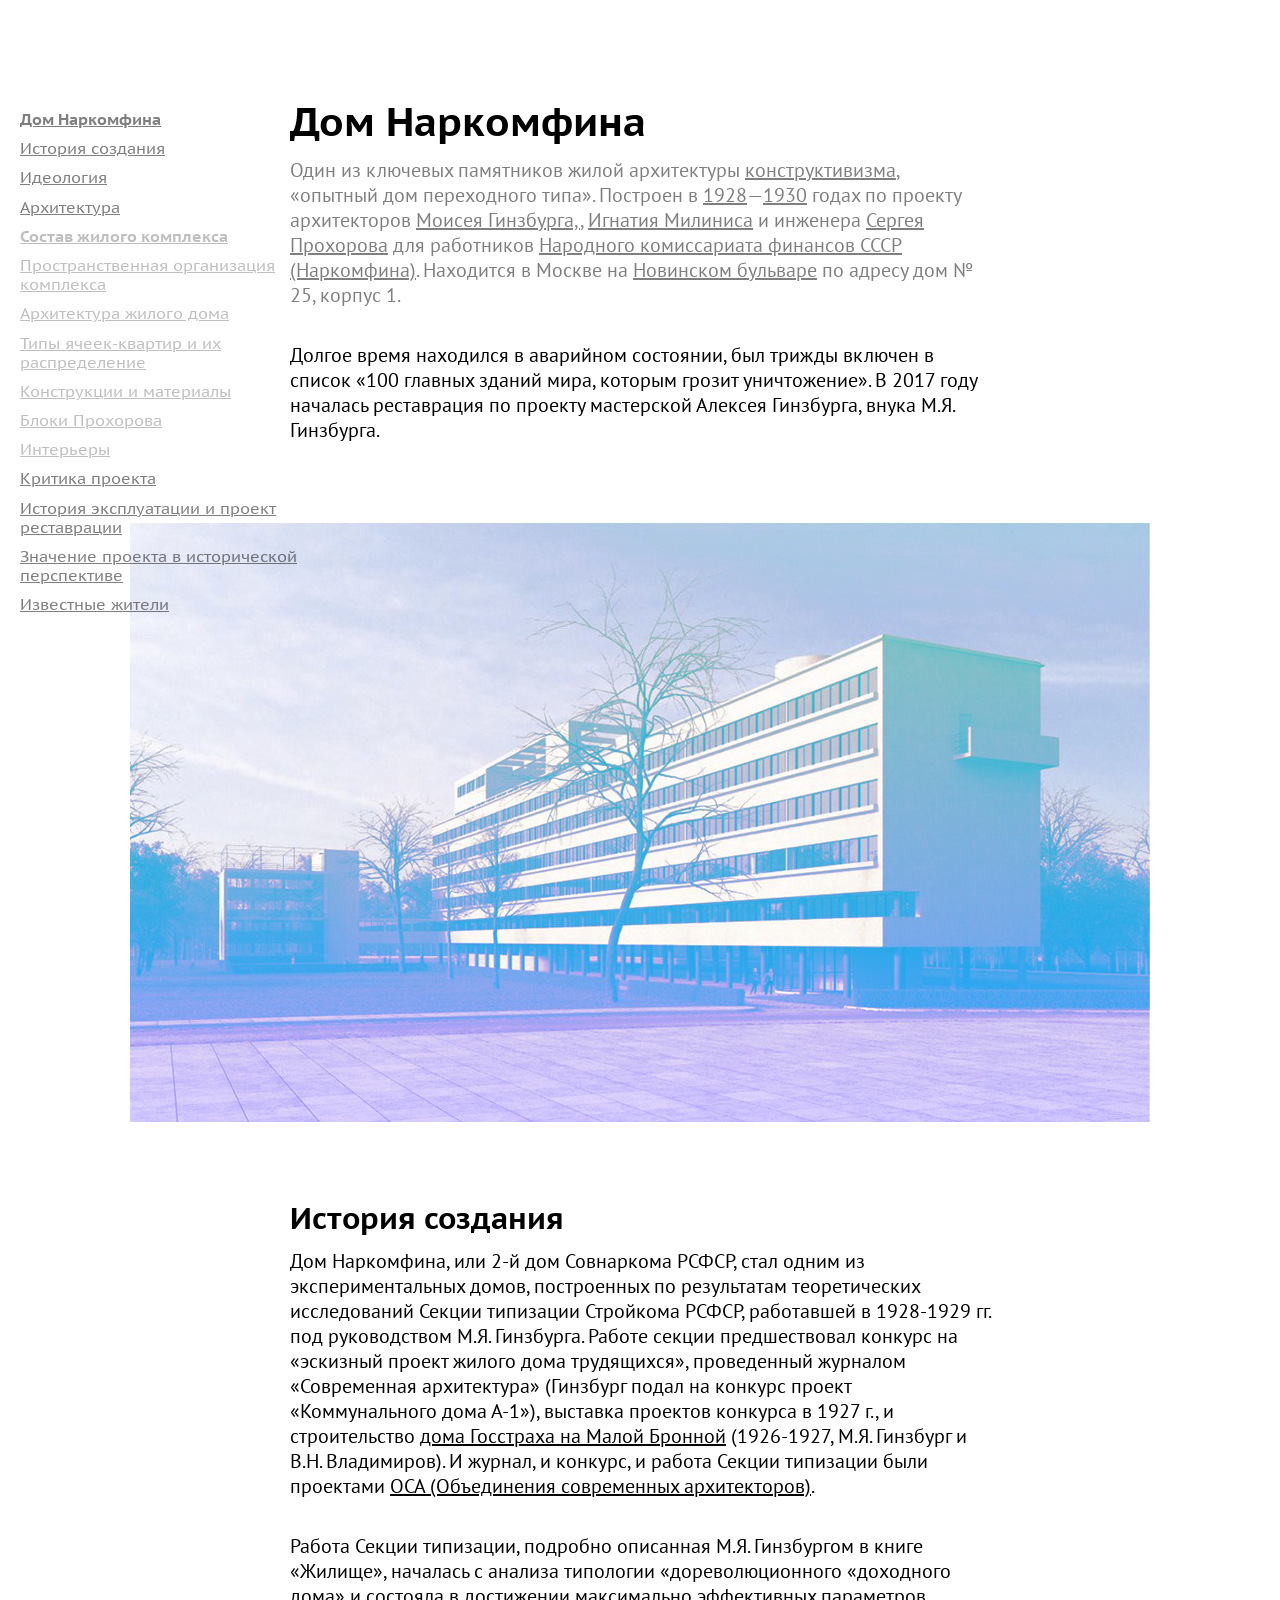
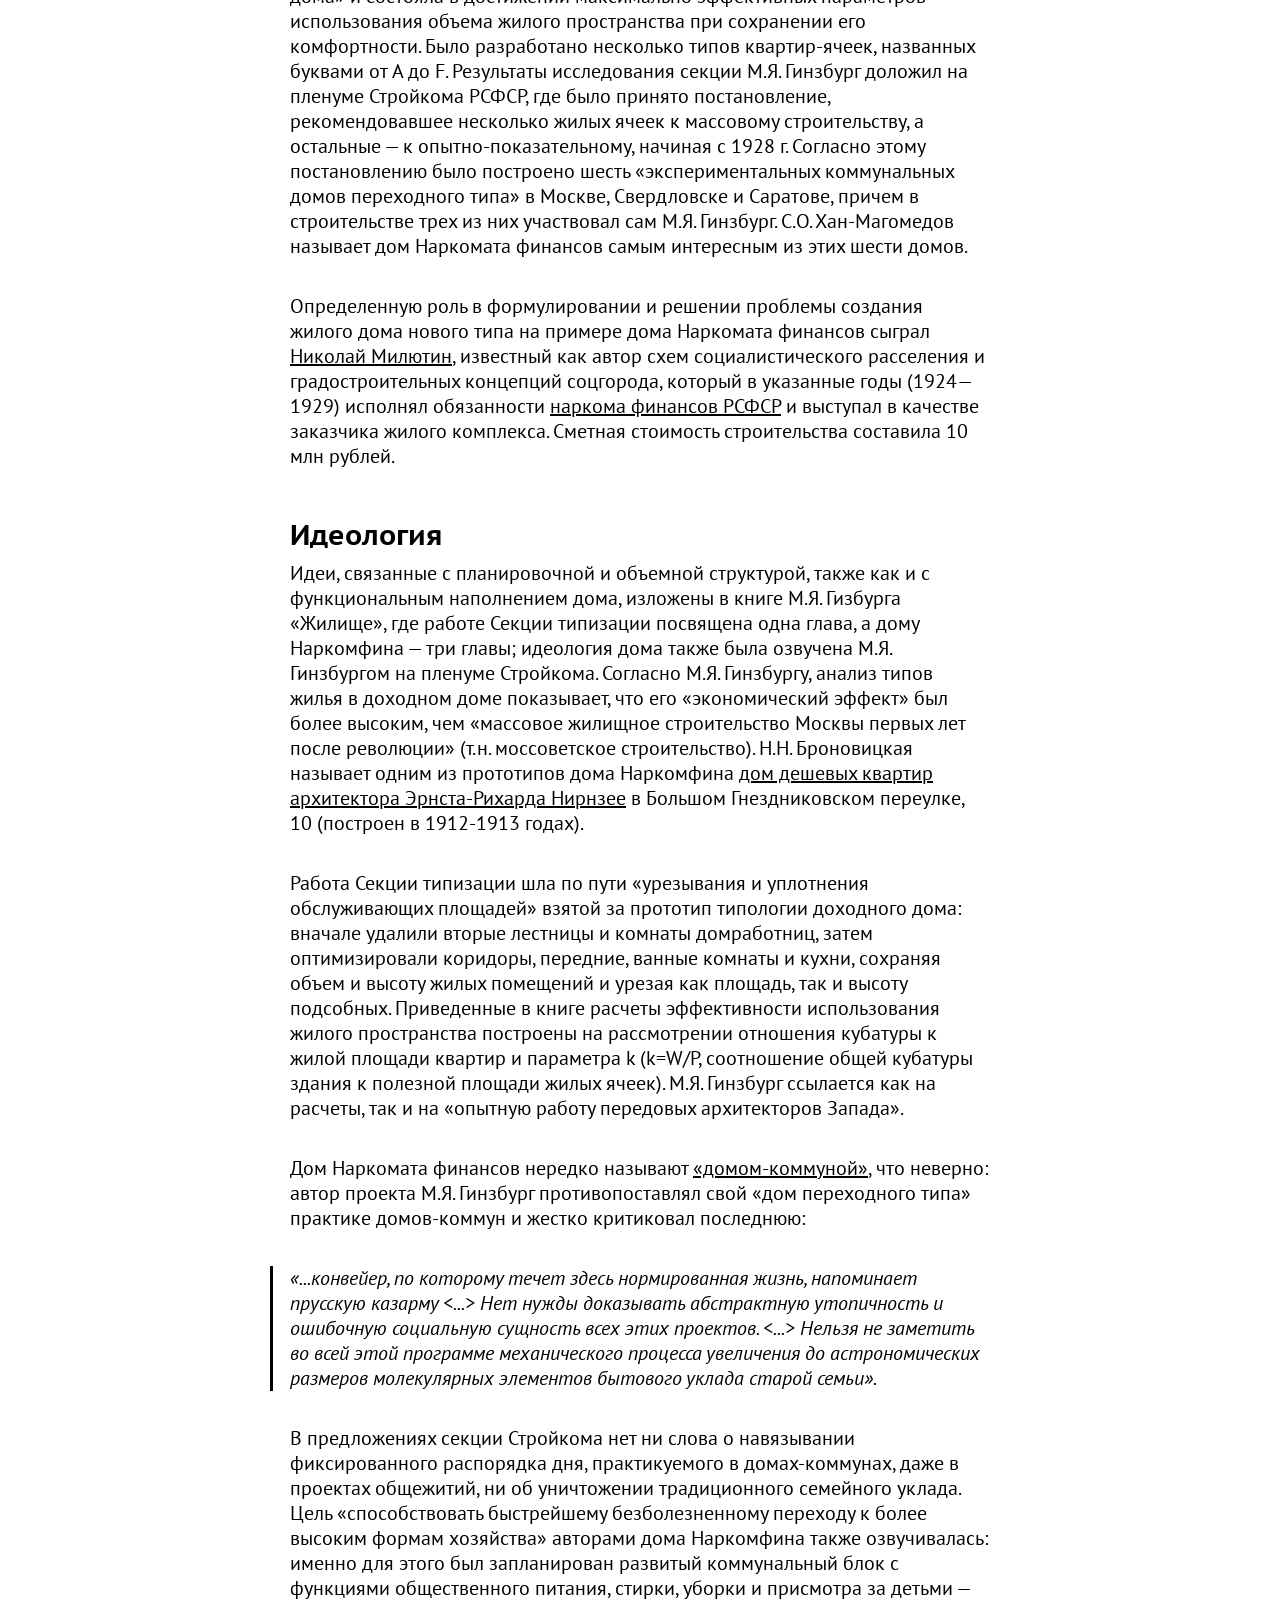
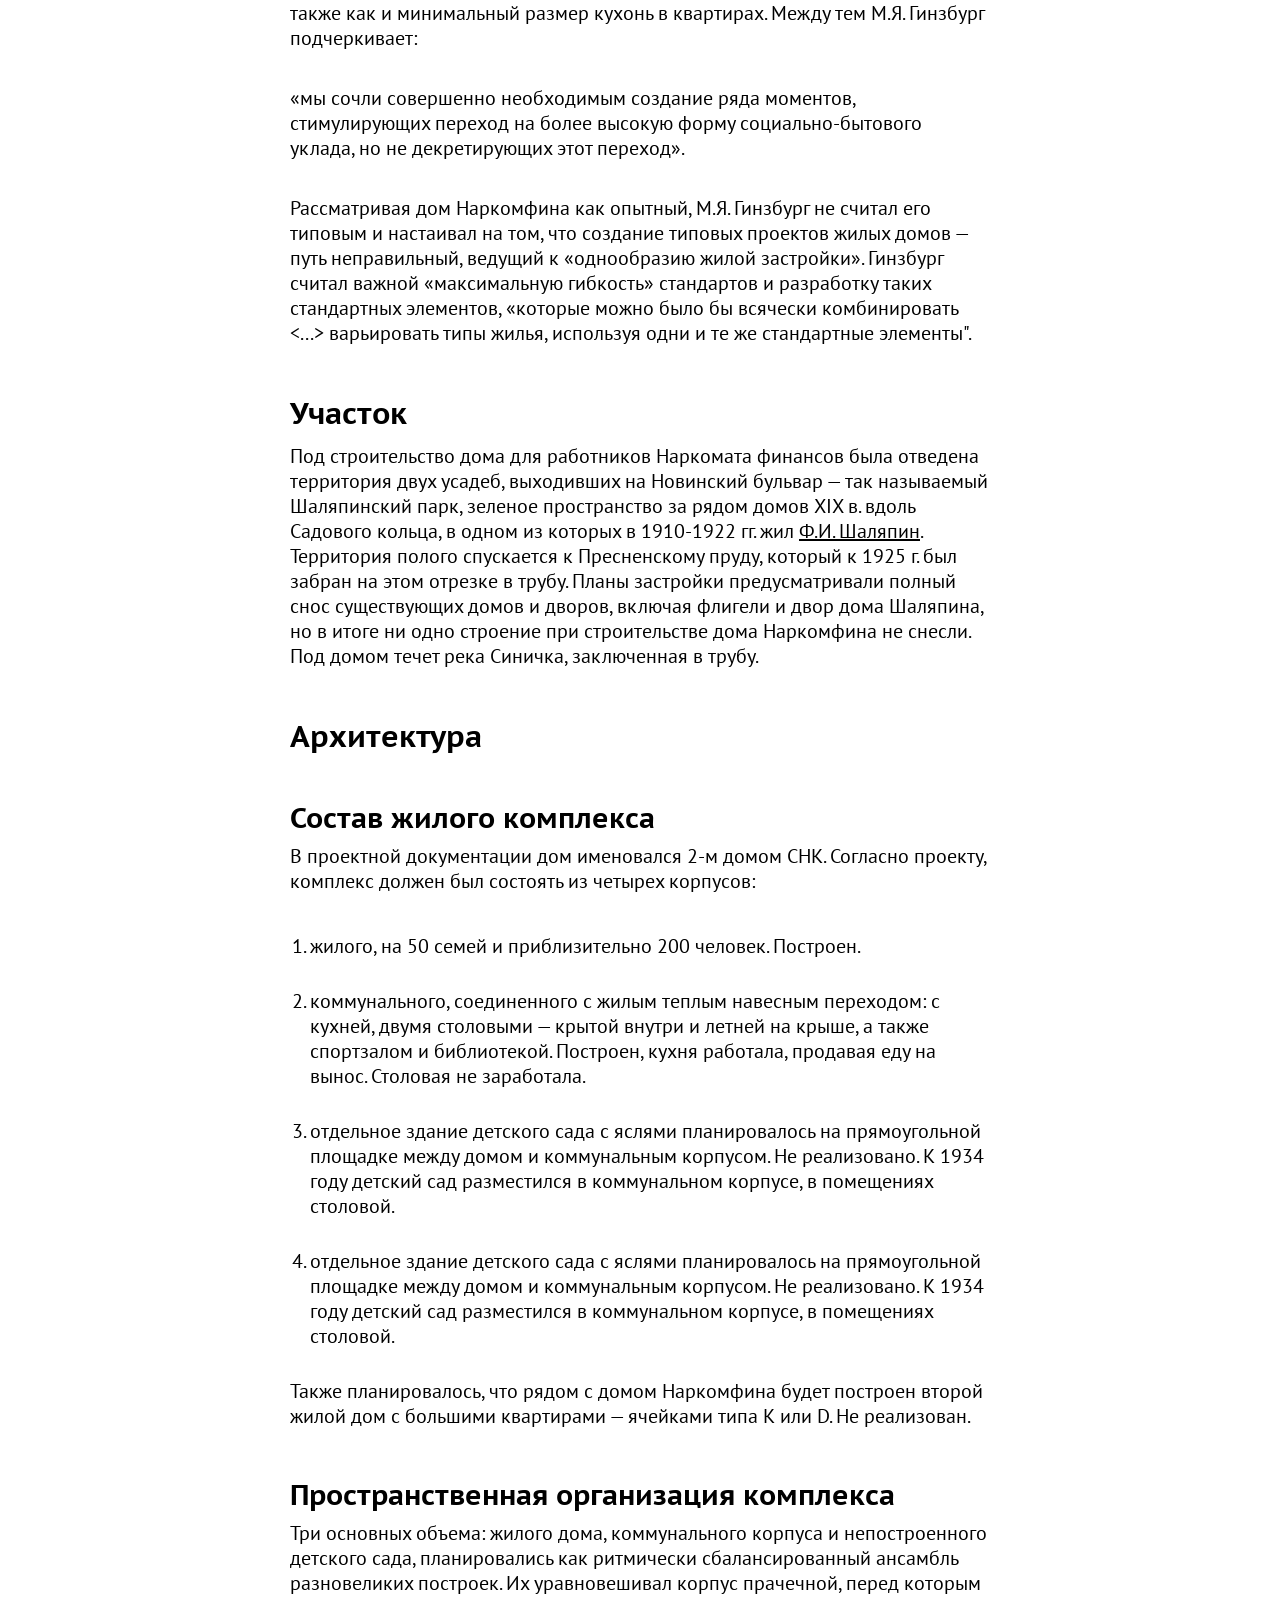
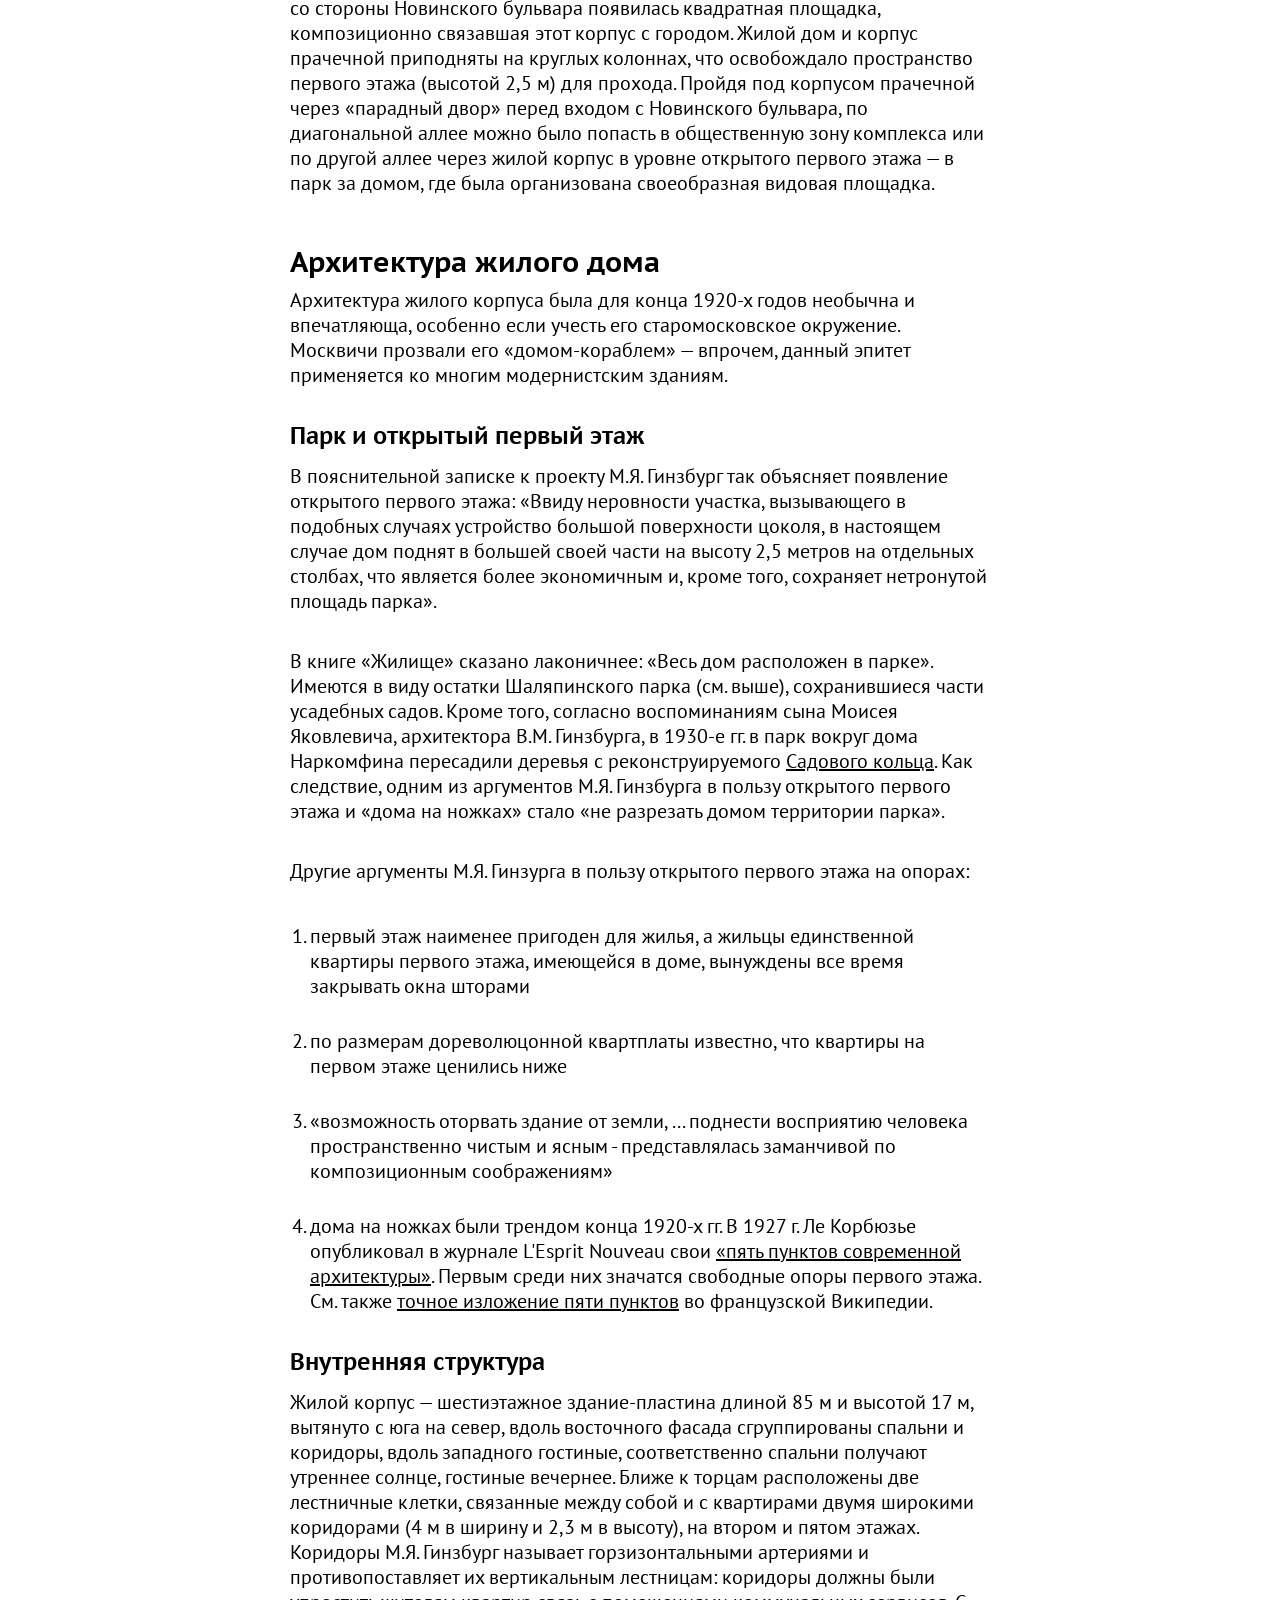
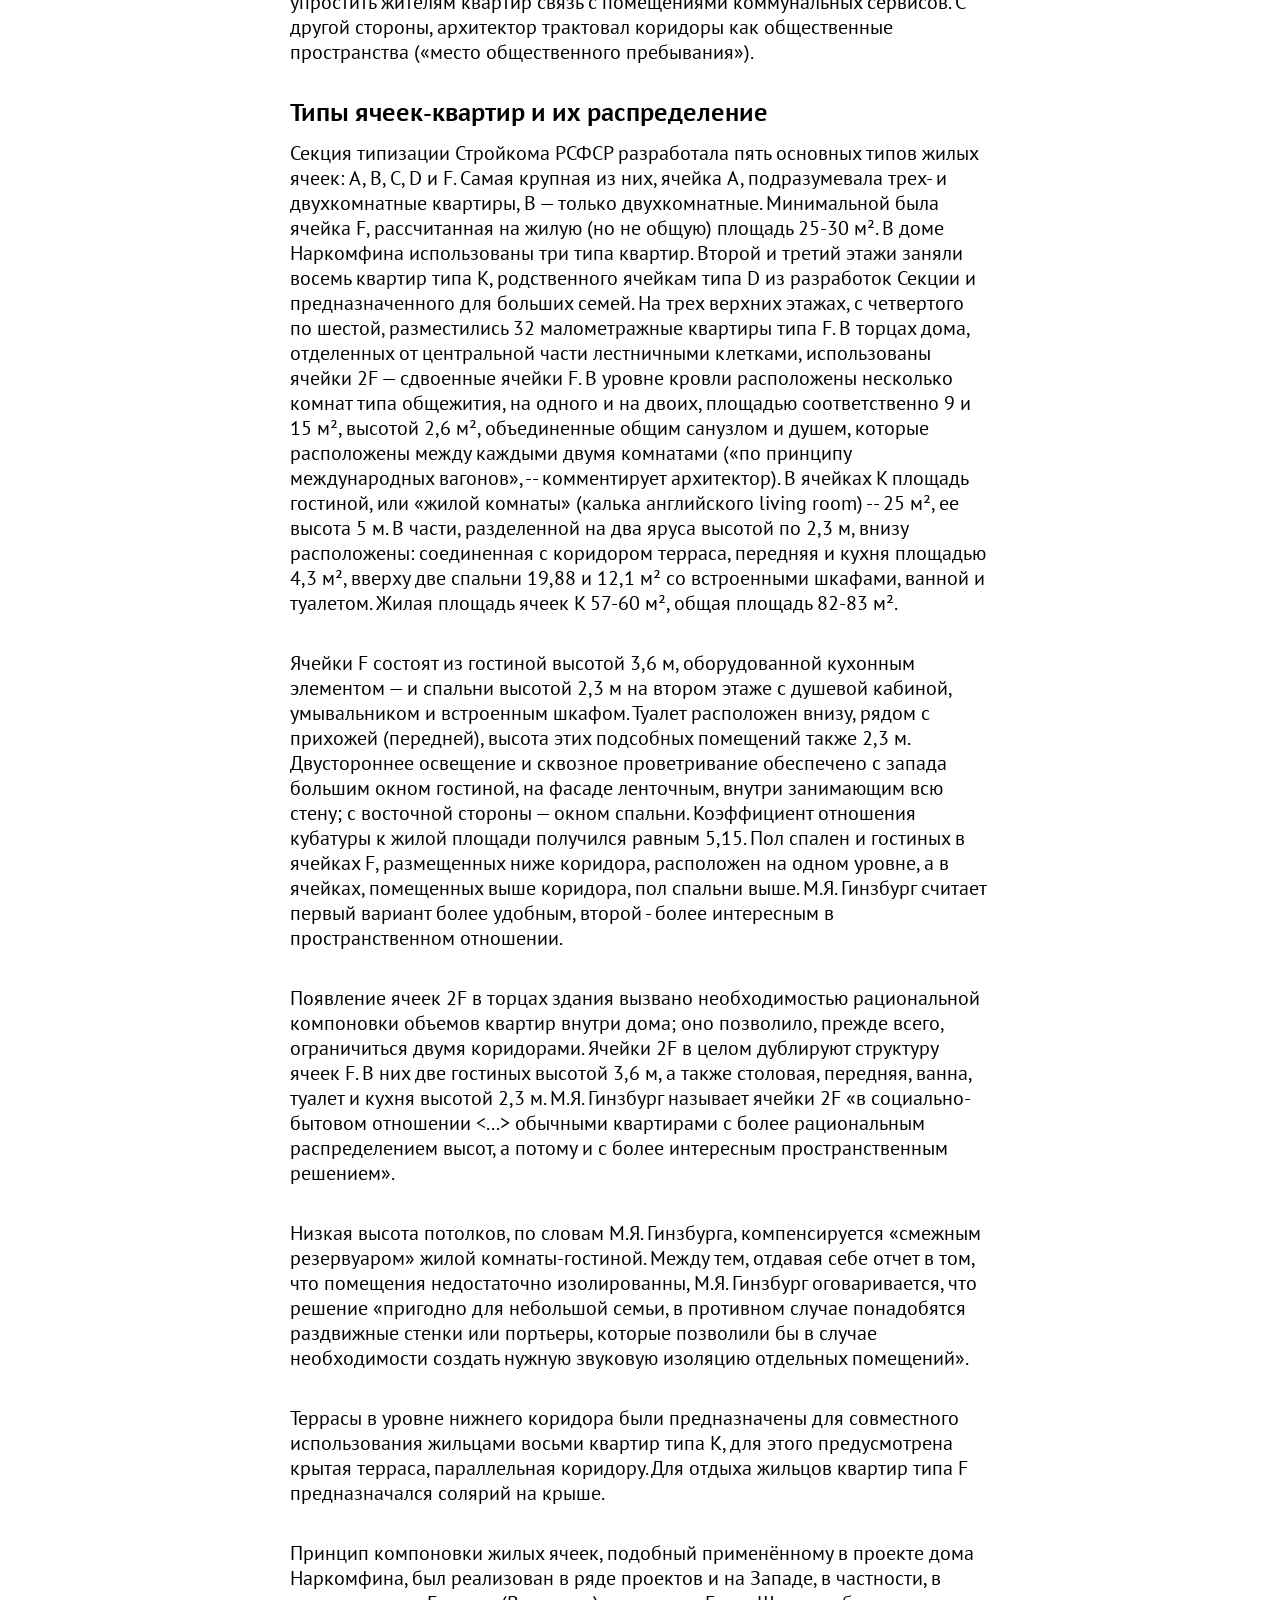
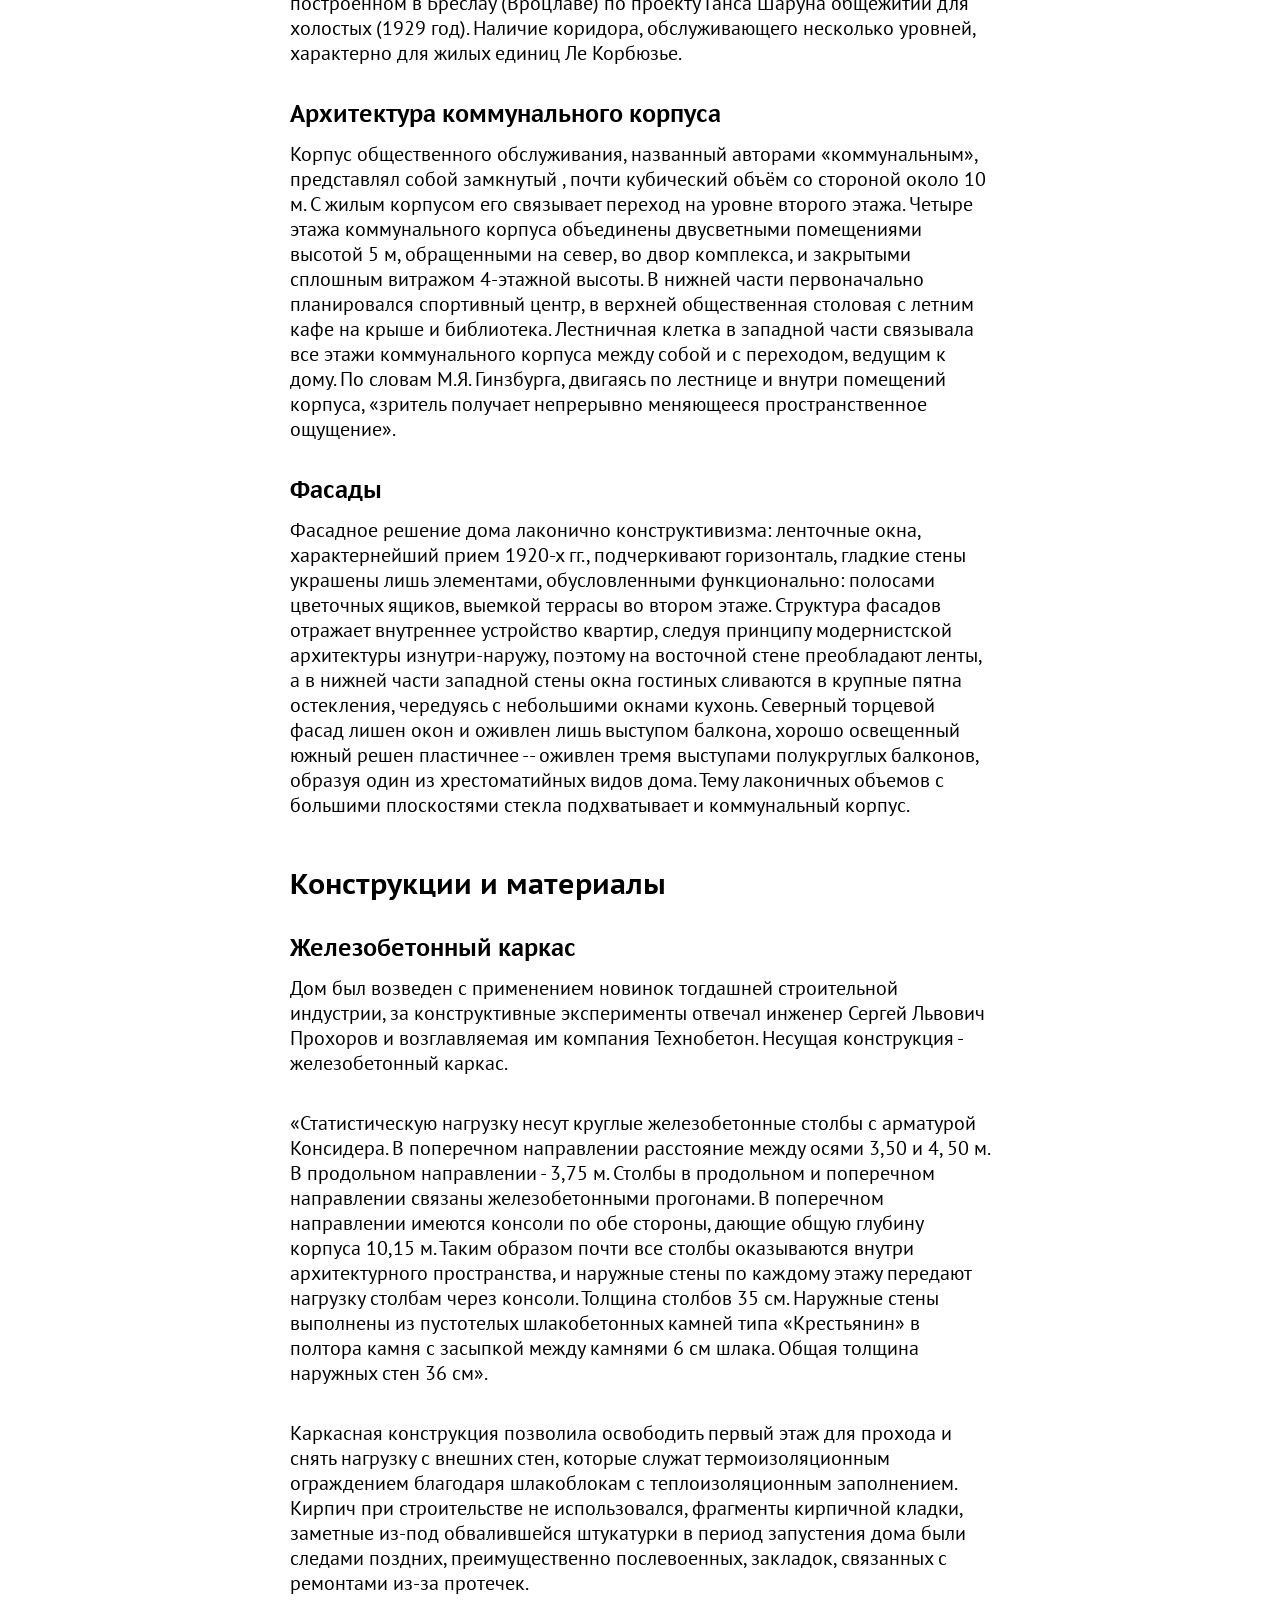
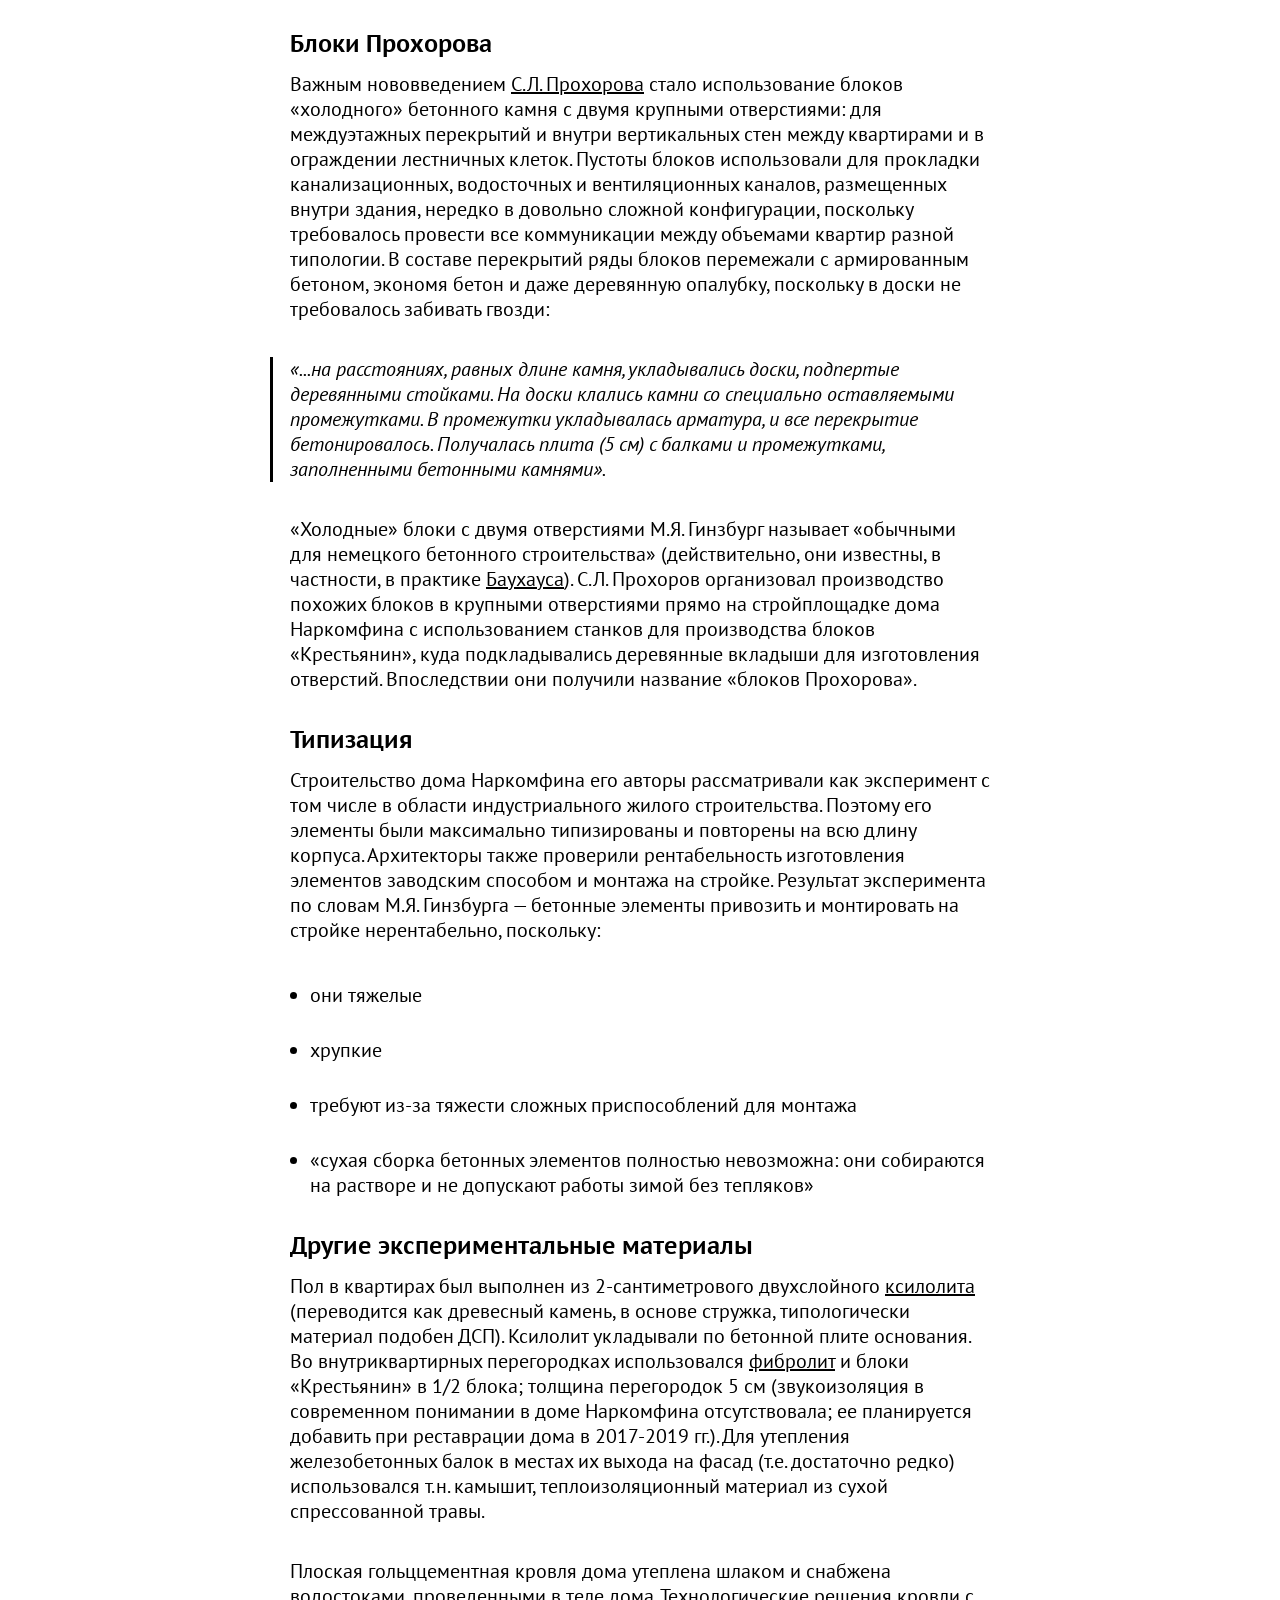
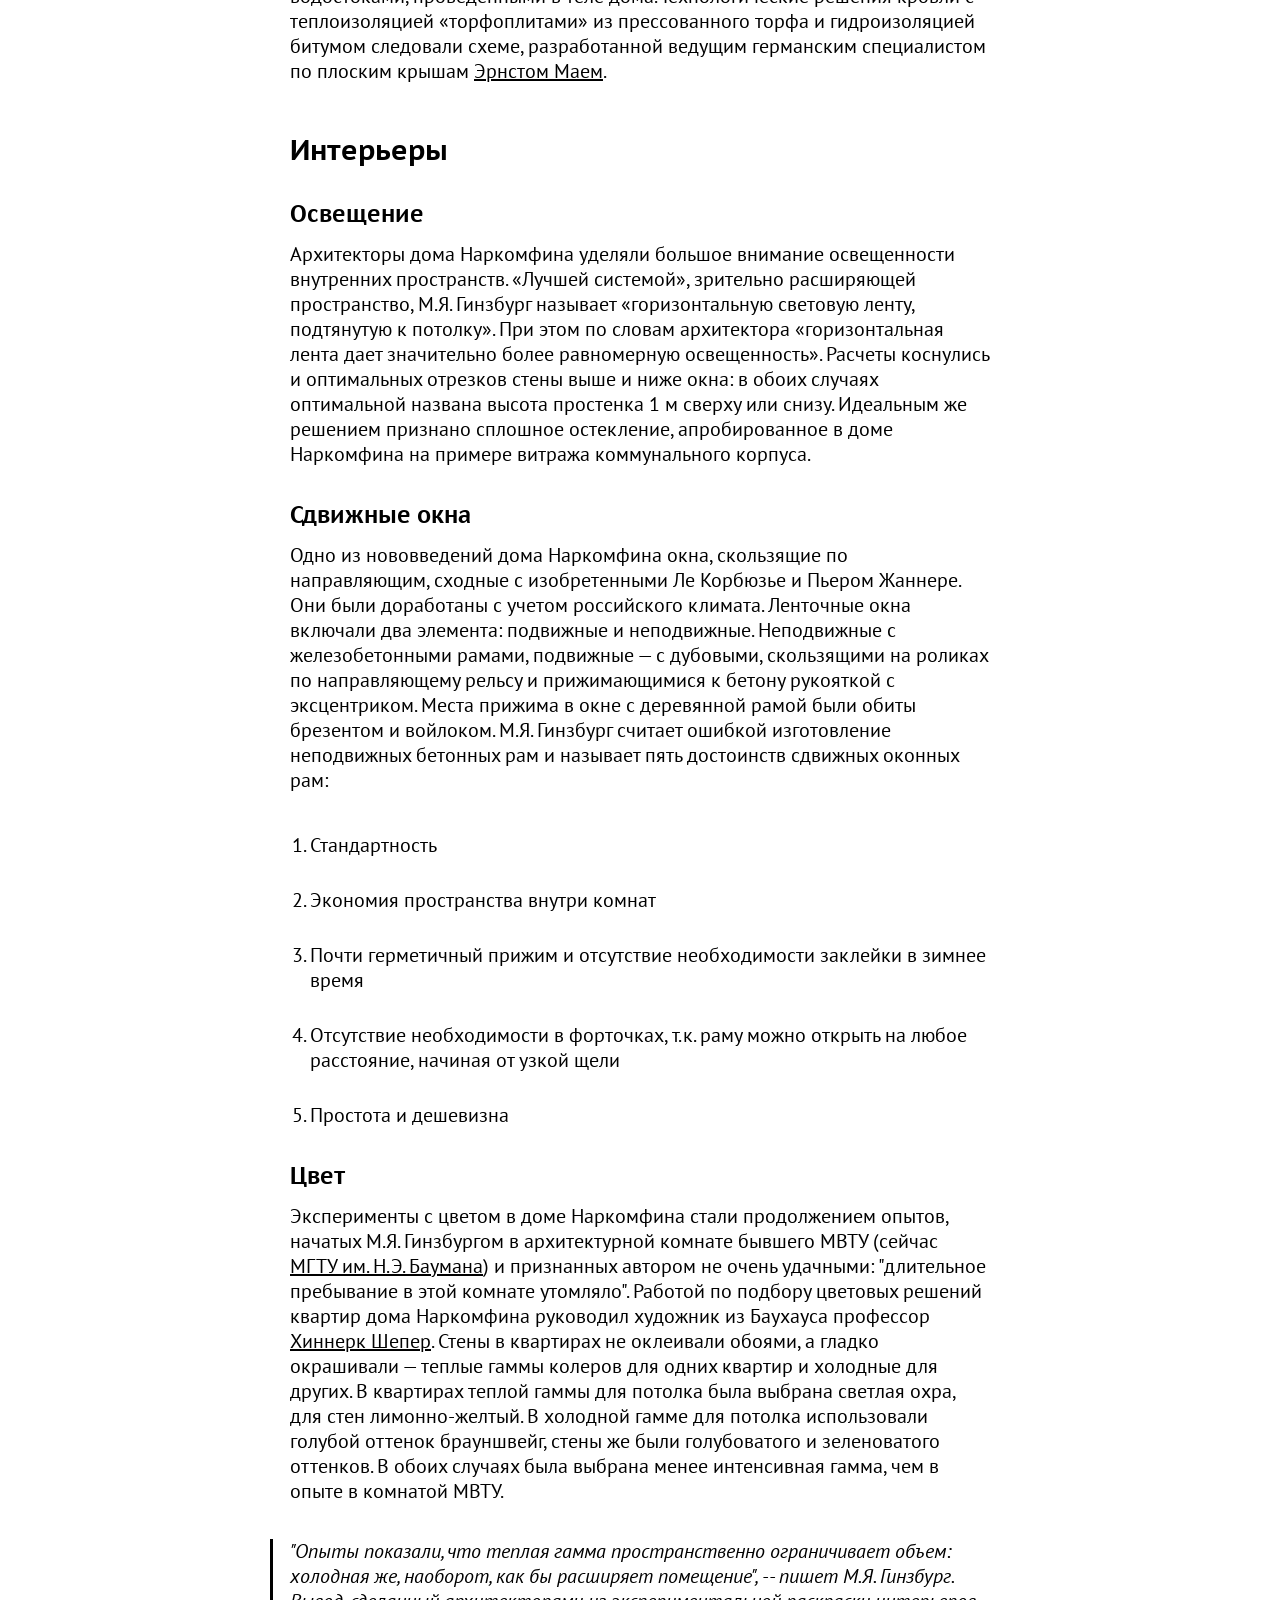
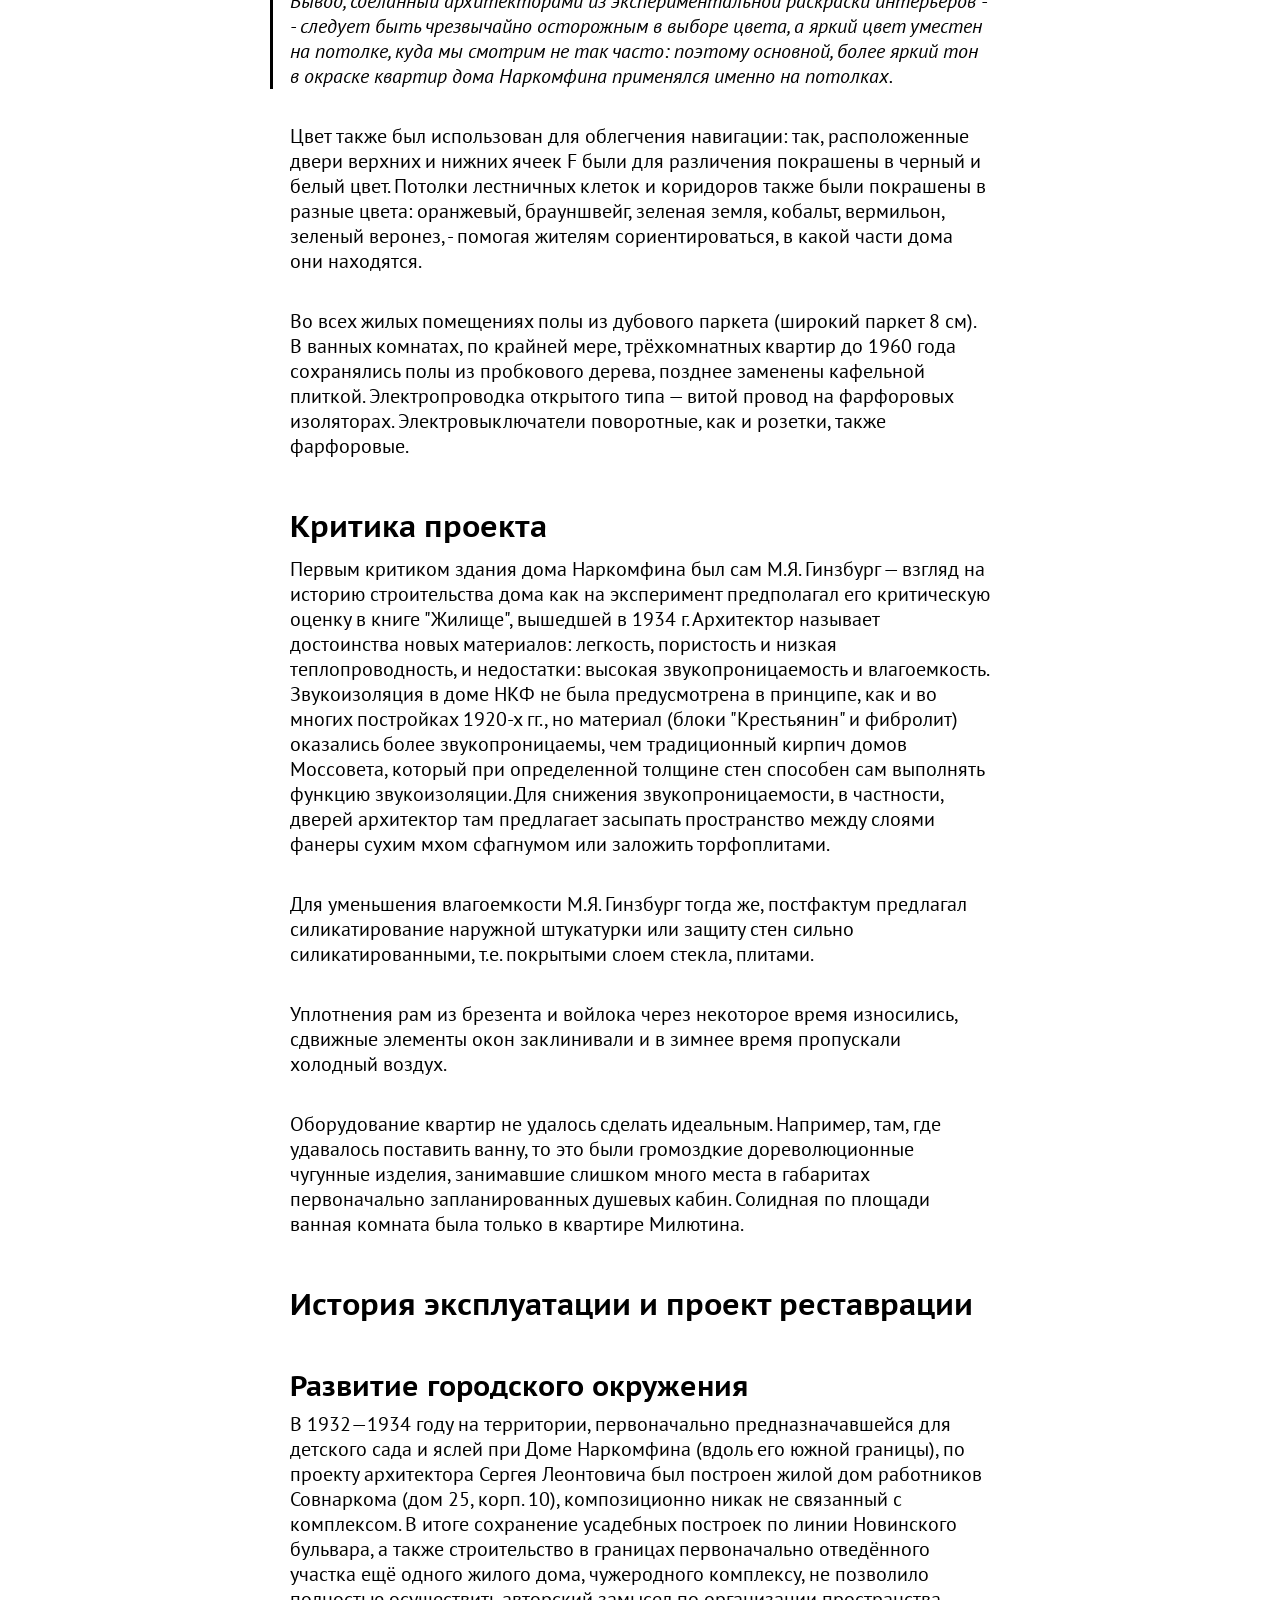
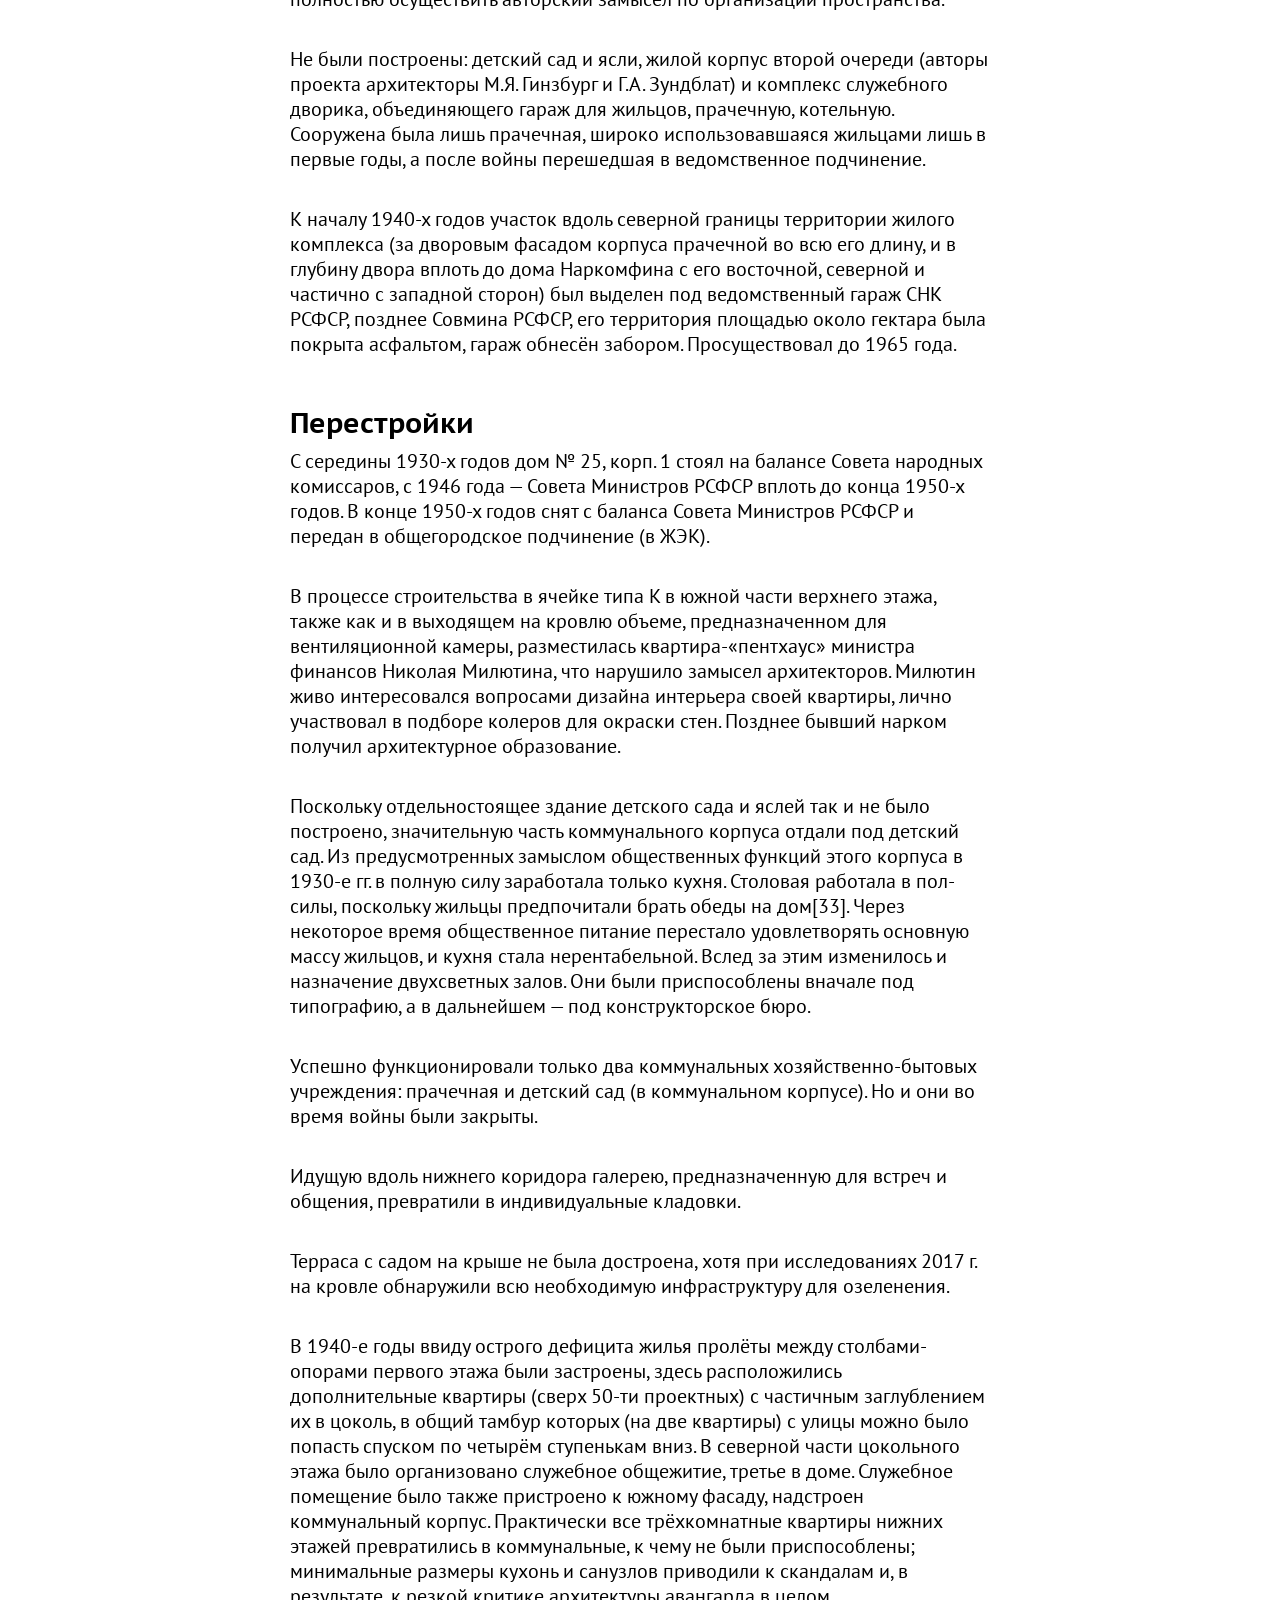
==== commit 912abc03: "Доработка" ====
--- a/index.html
+++ b/index.html
@@ -4,18 +4,80 @@
 <head>
   <meta charset="utf-8">
   <title>Дом Наркомфина</title>
-  <link rel="stylesheet" href="style.css">
-  <link href="https://fonts.googleapis.com/css?family=PT+Sans|PT+Sans+Caption" rel="stylesheet">
+  <link rel="stylesheet" href="stylesheets/style.css">
+  <script src="javascripts/jquery.js" charset="utf-8"></script>
+  <script src="javascripts/scroll.js" charset="utf-8"></script>
 </head>
 
 <body>
-
-  <h1>Дом Наркомфина</h1>
-
-  <p>Один из ключевых памятников жилой архитектуры конструктивизма,
-    «опытный дом переходного типа». Построен в 1928—1930 годах по проекту архитекторов Моисея Гинзбурга,
-    Игнатия Милиниса и инженера Сергея Прохорова для работников Народного комиссариата финансов СССР (Наркомфина).
-    Находится в Москве на Новинском бульваре по адресу дом № 25, корпус 1.</p>
+  <nav class="sidebar">
+    <ul>
+      <li>
+        <a href="#heading_1">Дом Наркомфина</a>
+      </li>
+      <li>
+        <a href="#heading_2">История создания</a>
+      </li>
+      <li>
+        <a href="#heading_3">Идеология</a>
+      </li>
+      <li>
+        <a href="#heading_4">Архитектура</a>
+        <ul>
+          <li>
+            <a href="#subheading_1">Состав жилого комплекса</a>
+          </li>
+          <li>
+            <a href="#subheading_2">Пространственная организация комплекса
+            </a>
+          </li>
+          <li>
+            <a href="#subheading_3">Архитектура жилого дома</a>
+          </li>
+          <li>
+            <a href="#subheading_4">Типы ячеек-квартир и их распределение</a>
+          </li>
+          <li>
+            <a href="#subheading_5">Конструкции и материалы</a>
+          </li>
+          <li>
+            <a href="#subheading_6">Блоки Прохорова
+            </a>
+          </li>
+          <li>
+            <a href="#subheading_7">Интерьеры</a>
+          </li>
+        </ul>
+      </li>
+      <li>
+        <a href="#heading_5">Критика проекта
+        </a>
+      </li>
+      <li>
+        <a href="#heading_6">История эксплуатации и проект реставрации</a>
+      </li>
+      <li>
+        <a href="#heading_7">Значение проекта в исторической перспективе</a>
+      </li>
+      <li>
+        <a href="#heading_8">Известные жители</a>
+      </li>
+    </ul>
+  </nav>
+
+
+  <h1 id="heading_1">Дом Наркомфина</h1>
+
+  <p>Один из ключевых памятников жилой архитектуры <a target="_blank"
+      href="https://ru.wikipedia.org/wiki/%D0%9A%D0%BE%D0%BD%D1%81%D1%82%D1%80%D1%83%D0%BA%D1%82%D0%B8%D0%B2%D0%B8%D0%B7%D0%BC_(%D0%B8%D1%81%D0%BA%D1%83%D1%81%D1%81%D1%82%D0%B2%D0%BE)">конструктивизма</a>,
+    «опытный дом переходного типа». Построен в <a target="_blank" href="https://ru.wikipedia.org/wiki/1928_%D0%B3%D0%BE%D0%B4">1928</a>—<a target="_blank" href="https://ru.wikipedia.org/wiki/1930_%D0%B3%D0%BE%D0%B4">1930</a> годах по проекту
+    архитекторов <a target="_blank" href="https://ru.wikipedia.org/wiki/%D0%93%D0%B8%D0%BD%D0%B7%D0%B1%D1%83%D1%80%D0%B3,_%D0%9C%D0%BE%D0%B8%D1%81%D0%B5%D0%B9_%D0%AF%D0%BA%D0%BE%D0%B2%D0%BB%D0%B5%D0%B2%D0%B8%D1%87">Моисея Гинзбурга,</a>,
+    <a target="_blank" href="https://ru.wikipedia.org/wiki/%D0%9C%D0%B8%D0%BB%D0%B8%D0%BD%D0%B8%D1%81,_%D0%98%D0%B3%D0%BD%D0%B0%D1%82%D0%B8%D0%B9_%D0%A4%D1%80%D0%B0%D0%BD%D1%86%D0%B5%D0%B2%D0%B8%D1%87">Игнатия Милиниса</a> и инженера <a
+      target="_blank" href="https://ru.wikipedia.org/wiki/%D0%9F%D1%80%D0%BE%D1%85%D0%BE%D1%80%D0%BE%D0%B2,_%D0%A1%D0%B5%D1%80%D0%B3%D0%B5%D0%B9_%D0%9B%D1%8C%D0%B2%D0%BE%D0%B2%D0%B8%D1%87">Сергея Прохорова</a> для работников <a target="
+      " href="https://ru.wikipedia.org/wiki/%D0%9D%D0%B0%D1%80%D0%BE%D0%B4%D0%BD%D1%8B%D0%B9_%D0%BA%D0%BE%D0%BC%D0%B8%D1%81%D1%81%D0%B0%D1%80%D0%B8%D0%B0%D1%82_%D1%84%D0%B8%D0%BD%D0%B0%D0%BD%D1%81%D0%BE%D0%B2_%D0%A1%D0%A1%D0%A1%D0%A0">Народного
+      комиссариата
+      финансов СССР (Наркомфина)</a>.
+    Находится в Москве на <a target="_blank" href="https://ru.wikipedia.org/wiki/%D0%9D%D0%BE%D0%B2%D0%B8%D0%BD%D1%81%D0%BA%D0%B8%D0%B9_%D0%B1%D1%83%D0%BB%D1%8C%D0%B2%D0%B0%D1%80">Новинском бульваре</a> по адресу дом № 25, корпус 1.</p>
 
   <p>Долгое время находился в аварийном состоянии,
     был трижды включен в список «100 главных зданий мира, которым грозит уничтожение».
@@ -24,15 +86,19 @@
   <img src="images/narkomfin.jpg" alt="Дом Наркомфина">
 
 
-  <h2>История создания</h2>
+  <h2 id="heading_2">История создания</h2>
 
   <p>Дом Наркомфина, или 2-й дом Совнаркома РСФСР, стал одним из экспериментальных домов,
     построенных по результатам теоретических исследований Секции типизации Стройкома РСФСР,
     работавшей в 1928-1929 гг. под руководством М.Я. Гинзбурга.
     Работе секции предшествовал конкурс на «эскизный проект жилого дома трудящихся»,
     проведенный журналом «Современная архитектура» (Гинзбург подал на конкурс проект «Коммунального дома А-1»),
-    выставка проектов конкурса в 1927 г., и строительство дома Госстраха на Малой Бронной (1926-1927, М.Я. Гинзбург и В.Н. Владимиров).
-    И журнал, и конкурс, и работа Секции типизации были проектами ОСА (Объединения современных архитекторов).</p>
+    выставка проектов конкурса в 1927 г., и строительство <a target="_blank"
+      href="https://ru.wikipedia.org/wiki/%D0%96%D0%B8%D0%BB%D0%BE%D0%B9_%D0%B4%D0%BE%D0%BC_%D0%93%D0%BE%D1%81%D1%81%D1%82%D1%80%D0%B0%D1%85%D0%B0_%D0%BD%D0%B0_%D0%9C%D0%B0%D0%BB%D0%BE%D0%B9_%D0%91%D1%80%D0%BE%D0%BD%D0%BD%D0%BE%D0%B9">дома Госстраха
+      на Малой Бронной</a> (1926-1927, М.Я. Гинзбург и В.Н. Владимиров).
+    И журнал, и конкурс, и работа Секции типизации были проектами <a target="_blank"
+      href="https://ru.wikipedia.org/wiki/%D0%9E%D0%B1%D1%8A%D0%B5%D0%B4%D0%B8%D0%BD%D0%B5%D0%BD%D0%B8%D0%B5_%D1%81%D0%BE%D0%B2%D1%80%D0%B5%D0%BC%D0%B5%D0%BD%D0%BD%D1%8B%D1%85_%D0%B0%D1%80%D1%85%D0%B8%D1%82%D0%B5%D0%BA%D1%82%D0%BE%D1%80%D0%BE%D0%B2">ОСА
+      (Объединения современных архитекторов)</a>.</p>
 
   <p>Работа Секции типизации, подробно описанная М.Я. Гинзбургом в книге «Жилище»,
     началась с анализа типологии «дореволюционного «доходного дома» и состояла в достижении
@@ -46,12 +112,15 @@
     С.О. Хан-Магомедов называет дом Наркомата финансов самым интересным из этих шести домов.</p>
 
   <p>Определенную роль в формулировании и решении проблемы создания жилого дома нового типа
-    на примере дома Наркомата финансов сыграл Николай Милютин,
+    на примере дома Наркомата финансов сыграл <a target="_blank"
+      href="https://ru.wikipedia.org/wiki/%D0%9C%D0%B8%D0%BB%D1%8E%D1%82%D0%B8%D0%BD,_%D0%9D%D0%B8%D0%BA%D0%BE%D0%BB%D0%B0%D0%B9_%D0%90%D0%BB%D0%B5%D0%BA%D1%81%D0%B0%D0%BD%D0%B4%D1%80%D0%BE%D0%B2%D0%B8%D1%87">Николай Милютин</a>,
     известный как автор схем социалистического расселения и градостроительных концепций соцгорода,
-    который в указанные годы (1924—1929) исполнял обязанности наркома финансов РСФСР
+    который в указанные годы (1924—1929) исполнял обязанности <a target="_blank"
+      href="https://ru.wikipedia.org/wiki/%D0%9D%D0%B0%D1%80%D0%BE%D0%B4%D0%BD%D1%8B%D0%B9_%D0%BA%D0%BE%D0%BC%D0%B8%D1%81%D1%81%D0%B0%D1%80%D0%B8%D0%B0%D1%82_%D1%84%D0%B8%D0%BD%D0%B0%D0%BD%D1%81%D0%BE%D0%B2_%D0%A0%D0%A1%D0%A4%D0%A1%D0%A0">наркома
+      финансов РСФСР</a>
     и выступал в качестве заказчика жилого комплекса. Сметная стоимость строительства составила 10 млн рублей.</p>
 
-  <h3>Идеология</h3>
+  <h3 id="heading_3">Идеология</h3>
 
   <p>Идеи, связанные с планировочной и объемной структурой, также как и с функциональным наполнением дома,
     изложены в книге М.Я. Гизбурга «Жилище», где работе Секции типизации посвящена одна глава,
@@ -59,7 +128,8 @@
     Согласно М.Я. Гинзбургу, анализ типов жилья в доходном доме показывает,
     что его «экономический эффект» был более высоким, чем «массовое жилищное строительство Москвы
     первых лет после революции» (т.н. моссоветское строительство). Н.Н. Броновицкая называет
-    одним из прототипов дома Наркомфина дом дешевых квартир архитектора Эрнста-Рихарда Нирнзее в Большом Гнездниковском переулке,
+    одним из прототипов дома Наркомфина <a target="_blank" href="https://ru.wikipedia.org/wiki/%D0%94%D0%BE%D0%BC_%D0%9D%D0%B8%D1%80%D0%BD%D0%B7%D0%B5%D0%B5">дом дешевых квартир архитектора Эрнста-Рихарда Нирнзее</a> в Большом Гнездниковском
+    переулке,
     10 (построен в 1912-1913 годах).</p>
 
   <p>Работа Секции типизации шла по пути «урезывания и уплотнения обслуживающих площадей»
@@ -71,15 +141,15 @@
     (k=W/P, соотношение общей кубатуры здания к полезной площади жилых ячеек). М.Я. Гинзбург
     ссылается как на расчеты, так и на «опытную работу передовых архитекторов Запада».</p>
 
-  <p>Дом Наркомата финансов нередко называют «домом-коммуной», что неверно:
+  <p>Дом Наркомата финансов нередко называют <a target="_blank" href="https://ru.wikipedia.org/wiki/%D0%94%D0%BE%D0%BC-%D0%BA%D0%BE%D0%BC%D0%BC%D1%83%D0%BD%D0%B0">«домом-коммуной»</a>, что неверно:
     автор проекта М.Я. Гинзбург противопоставлял свой «дом переходного типа» практике домов-коммун
     и жестко критиковал последнюю:</p>
 
   <blockquote>
-    <p>«...конвейер, по которому течет здесь нормированная жизнь, напоминает прусскую казарму <...>
-        Нет нужды доказывать абстрактную утопичность и ошибочную социальную сущность всех этих проектов.
-        <...> Нельзя не заметить во всей этой программе механического процесса увеличения до астрономических
-          размеров молекулярных элементов бытового уклада старой семьи».</p>
+    «...конвейер, по которому течет здесь нормированная жизнь, напоминает прусскую казарму <...>
+      Нет нужды доказывать абстрактную утопичность и ошибочную социальную сущность всех этих проектов.
+      <...> Нельзя не заметить во всей этой программе механического процесса увеличения до астрономических
+        размеров молекулярных элементов бытового уклада старой семьи».
   </blockquote>
 
 
@@ -104,15 +174,15 @@
   <p>Под строительство дома для работников Наркомата финансов была отведена территория двух усадеб,
     выходивших на Новинский бульвар — так называемый Шаляпинский парк,
     зеленое пространство за рядом домов XIX в. вдоль Садового кольца,
-    в одном из которых в 1910-1922 гг. жил Ф.И. Шаляпин.
+    в одном из которых в 1910-1922 гг. жил <a target="_blank" href="https://ru.wikipedia.org/wiki/%D0%A8%D0%B0%D0%BB%D1%8F%D0%BF%D0%B8%D0%BD,_%D0%A4%D1%91%D0%B4%D0%BE%D1%80_%D0%98%D0%B2%D0%B0%D0%BD%D0%BE%D0%B2%D0%B8%D1%87">Ф.И. Шаляпин</a>.
     Территория полого спускается к Пресненскому пруду, который к 1925 г. был забран на этом отрезке
     в трубу. Планы застройки предусматривали полный снос существующих домов и дворов,
     включая флигели и двор дома Шаляпина, но в итоге ни одно строение при строительстве
     дома Наркомфина не снесли. Под домом течет река Синичка, заключенная в трубу.</p>
 
-  <h2>Архитектура</h2>
-
-  <h3>Состав жилого комплекса</h3>
+  <h2 id="heading_4">Архитектура</h2>
+
+  <h3 id="subheading_1">Состав жилого комплекса</h3>
 
   <p>В проектной документации дом именовался 2-м домом СНК.
     Согласно проекту, комплекс должен был состоять из четырех корпусов:</p>
@@ -134,7 +204,7 @@
   <p>Также планировалось, что рядом с домом Наркомфина будет построен второй жилой дом
     с большими квартирами — ячейками типа К или D. Не реализован.</p>
 
-  <h3>Пространственная организация комплекса</h3>
+  <h3 id="subheading_2">Пространственная организация комплекса</h3>
 
   <p>Три основных объема: жилого дома, коммунального корпуса и непостроенного детского сада,
     планировались как ритмически сбалансированный ансамбль разновеликих построек.
@@ -146,7 +216,7 @@
     через жилой корпус в уровне открытого первого этажа — в парк за домом,
     где была организована своеобразная видовая площадка.</p>
 
-  <h3>Архитектура жилого дома</h3>
+  <h3 id="subheading_3">Архитектура жилого дома</h3>
 
   <p>Архитектура жилого корпуса была для конца 1920-х годов необычна и впечатляюща,
     особенно если учесть его старомосковское окружение.
@@ -163,7 +233,7 @@
   <p>В книге «Жилище» сказано лаконичнее: «Весь дом расположен в парке».
     Имеются в виду остатки Шаляпинского парка (см. выше), сохранившиеся части усадебных садов.
     Кроме того, согласно воспоминаниям сына Моисея Яковлевича, архитектора В.М. Гинзбурга,
-    в 1930-е гг. в парк вокруг дома Наркомфина пересадили деревья с реконструируемого Садового кольца.
+    в 1930-е гг. в парк вокруг дома Наркомфина пересадили деревья с реконструируемого <a target="_blank" href="https://ru.wikipedia.org/wiki/%D0%A1%D0%B0%D0%B4%D0%BE%D0%B2%D0%BE%D0%B5_%D0%BA%D0%BE%D0%BB%D1%8C%D1%86%D0%BE">Садового кольца</a>.
     Как следствие, одним из аргументов М.Я. Гинзбурга в пользу открытого первого этажа и
     «дома на ножках» стало «не разрезать домом территории парка».</p>
 
@@ -176,9 +246,11 @@
     <li>«возможность оторвать здание от земли, ... поднести восприятию человека пространственно
       чистым и ясным - представлялась заманчивой по композиционным соображениям»</li>
     <li>дома на ножках были трендом конца 1920-х гг. В 1927 г. Ле Корбюзье опубликовал
-      в журнале L'Esprit Nouveau свои «пять пунктов современной архитектуры».
+      в журнале L'Esprit Nouveau свои <a target="_blank"
+        href="https://ru.wikipedia.org/wiki/%D0%9F%D1%8F%D1%82%D1%8C_%D0%BE%D1%82%D0%BF%D1%80%D0%B0%D0%B2%D0%BD%D1%8B%D1%85_%D1%82%D0%BE%D1%87%D0%B5%D0%BA_%D1%81%D0%BE%D0%B2%D1%80%D0%B5%D0%BC%D0%B5%D0%BD%D0%BD%D0%BE%D0%B9_%D0%B0%D1%80%D1%85%D0%B8%D1%82%D0%B5%D0%BA%D1%82%D1%83%D1%80%D1%8B">«пять
+        пунктов современной архитектуры»</a>.
       Первым среди них значатся свободные опоры первого этажа.
-      См. также точное изложение пяти пунктов во французской Википедии.</li>
+      См. также <a target="_blank" href="https://fr.wikipedia.org/wiki/Cinq_points_de_l%27architecture_moderne">точное изложение пяти пунктов</a> во французской Википедии.</li>
   </ol>
 
   <h4>Внутренняя структура</h4>
@@ -188,7 +260,7 @@
     противопоставляет их вертикальным лестницам: коридоры должны были упростить жителям квартир связь с помещениями коммунальных сервисов. С другой стороны, архитектор трактовал коридоры как общественные пространства («место общественного
     пребывания»).</p>
 
-  <h4>Типы ячеек-квартир и их распределение</h4>
+  <h4 id="subheading_4">Типы ячеек-квартир и их распределение</h4>
 
   <p>Секция типизации Стройкома РСФСР разработала пять основных типов жилых ячеек: A, B, C, D и F. Самая крупная из них, ячейка A, подразумевала трех- и двухкомнатные квартиры, B — только двухкомнатные. Минимальной была ячейка F, рассчитанная на
     жилую (но не общую) площадь 25-30 м². В доме Наркомфина использованы три типа квартир. Второй и третий этажи заняли восемь квартир типа K, родственного ячейкам типа D из разработок Секции и предназначенного для больших семей. На трех верхних
@@ -229,7 +301,7 @@
     пятна остекления, чередуясь с небольшими окнами кухонь. Северный торцевой фасад лишен окон и оживлен лишь выступом балкона, хорошо освещенный южный решен пластичнее -- оживлен тремя выступами полукруглых балконов, образуя один из хрестоматийных
     видов дома. Тему лаконичных объемов с большими плоскостями стекла подхватывает и коммунальный корпус.</p>
 
-  <h3>Конструкции и материалы</h3>
+  <h3 id="subheading_5">Конструкции и материалы</h3>
 
   <h4>Железобетонный каркас</h4>
 
@@ -242,9 +314,10 @@
   <p>Каркасная конструкция позволила освободить первый этаж для прохода и снять нагрузку с внешних стен, которые служат термоизоляционным ограждением благодаря шлакоблокам с теплоизоляционным заполнением. Кирпич при строительстве не использовался,
     фрагменты кирпичной кладки, заметные из-под обвалившейся штукатурки в период запустения дома были следами поздних, преимущественно послевоенных, закладок, связанных с ремонтами из-за протечек.</p>
 
-  <h4>Блоки Прохорова</h4>
-
-  <p>Важным нововведением С.Л. Прохорова стало использование блоков «холодного» бетонного камня с двумя крупными отверстиями: для междуэтажных перекрытий и внутри вертикальных стен между квартирами и в ограждении лестничных клеток. Пустоты блоков
+  <h4 id="subheading_6">Блоки Прохорова</h4>
+
+  <p>Важным нововведением <a target="_blank" href="https://ru.wikipedia.org/wiki/%D0%9F%D1%80%D0%BE%D1%85%D0%BE%D1%80%D0%BE%D0%B2,_%D0%A1%D0%B5%D1%80%D0%B3%D0%B5%D0%B9_%D0%9B%D1%8C%D0%B2%D0%BE%D0%B2%D0%B8%D1%87">С.Л. Прохорова</a> стало использование
+    блоков «холодного» бетонного камня с двумя крупными отверстиями: для междуэтажных перекрытий и внутри вертикальных стен между квартирами и в ограждении лестничных клеток. Пустоты блоков
     использовали для прокладки канализационных, водосточных и вентиляционных каналов, размещенных внутри здания, нередко в довольно сложной конфигурации, поскольку требовалось провести все коммуникации между объемами квартир разной типологии. В
     составе перекрытий ряды блоков перемежали с армированным бетоном, экономя бетон и даже деревянную опалубку, поскольку в доски не требовалось забивать гвозди:</p>
 
@@ -255,7 +328,8 @@
   </blockquote>
 
 
-  <p>«Холодные» блоки с двумя отверстиями М.Я. Гинзбург называет «обычными для немецкого бетонного строительства» (действительно, они известны, в частности, в практике Баухауса). С.Л. Прохоров организовал производство похожих блоков в крупными
+  <p>«Холодные» блоки с двумя отверстиями М.Я. Гинзбург называет «обычными для немецкого бетонного строительства» (действительно, они известны, в частности, в практике <a target="_blank"
+      href="https://ru.wikipedia.org/wiki/%D0%91%D0%B0%D1%83%D1%85%D0%B0%D1%83%D1%81">Баухауса</a>). С.Л. Прохоров организовал производство похожих блоков в крупными
     отверстиями прямо на стройплощадке дома Наркомфина с использованием станков для производства блоков «Крестьянин», куда подкладывались деревянные вкладыши для изготовления отверстий. Впоследствии они получили название «блоков Прохорова».</p>
 
   <h4>Типизация</h4>
@@ -272,14 +346,16 @@
 
   <h4>Другие экспериментальные материалы</h4>
 
-  <p>Пол в квартирах был выполнен из 2-сантиметрового двухслойного ксилолита (переводится как древесный камень, в основе стружка, типологически материал подобен ДСП). Ксилолит укладывали по бетонной плите основания. Во внутриквартирных перегородках
-    использовался фибролит и блоки «Крестьянин» в 1/2 блока; толщина перегородок 5 см (звукоизоляция в современном понимании в доме Наркомфина отсутствовала; ее планируется добавить при реставрации дома в 2017-2019 гг.). Для утепления железобетонных
+  <p>Пол в квартирах был выполнен из 2-сантиметрового двухслойного <a target="_blank" href="https://ru.wikipedia.org/wiki/%D0%91%D0%B0%D1%83%D1%85%D0%B0%D1%83%D1%81">ксилолита</a> (переводится как древесный камень, в основе стружка, типологически
+    материал подобен ДСП). Ксилолит укладывали по бетонной плите основания. Во внутриквартирных перегородках
+    использовался <a target="_blank" href="https://ru.wikipedia.org/wiki/%D0%A4%D0%B8%D0%B1%D1%80%D0%BE%D0%BB%D0%B8%D1%82">фибролит</a> и блоки «Крестьянин» в 1/2 блока; толщина перегородок 5 см (звукоизоляция в современном понимании в доме
+    Наркомфина отсутствовала; ее планируется добавить при реставрации дома в 2017-2019 гг.). Для утепления железобетонных
     балок в местах их выхода на фасад (т.е. достаточно редко) использовался т.н. камышит, теплоизоляционный материал из сухой спрессованной травы.</p>
 
   <p>Плоская гольццементная кровля дома утеплена шлаком и снабжена водостоками, проведенными в теле дома. Технологические решения кровли с теплоизоляцией «торфоплитами» из прессованного торфа и гидроизоляцией битумом следовали схеме, разработанной
-    ведущим германским специалистом по плоским крышам Эрнстом Маем.</p>
-
-  <h3>Интерьеры</h3>
+    ведущим германским специалистом по плоским крышам <a target="_blank" href="https://ru.wikipedia.org/wiki/%D0%9C%D0%B0%D0%B9,_%D0%AD%D1%80%D0%BD%D1%81%D1%82">Эрнстом Маем</a>.</p>
+
+  <h3 id="subheading_7">Интерьеры</h3>
 
   <h4>Освещение</h4>
 
@@ -303,8 +379,11 @@
 
   <h4>Цвет</h4>
 
-  <p>Эксперименты с цветом в доме Наркомфина стали продолжением опытов, начатых М.Я. Гинзбургом в архитектурной комнате бывшего МВТУ (сейчас МГТУ им. Н.Э. Баумана) и признанных автором не очень удачными: "длительное пребывание в этой комнате
-    утомляло". Работой по подбору цветовых решений квартир дома Наркомфина руководил художник из Баухауса профессор Хиннерк Шепер. Стены в квартирах не оклеивали обоями, а гладко окрашивали — теплые гаммы колеров для одних квартир и холодные для
+  <p>Эксперименты с цветом в доме Наркомфина стали продолжением опытов, начатых М.Я. Гинзбургом в архитектурной комнате бывшего МВТУ (сейчас <a target="_blank"
+      href="https://ru.wikipedia.org/wiki/%D0%9C%D0%BE%D1%81%D0%BA%D0%BE%D0%B2%D1%81%D0%BA%D0%B8%D0%B9_%D0%B3%D0%BE%D1%81%D1%83%D0%B4%D0%B0%D1%80%D1%81%D1%82%D0%B2%D0%B5%D0%BD%D0%BD%D1%8B%D0%B9_%D1%82%D0%B5%D1%85%D0%BD%D0%B8%D1%87%D0%B5%D1%81%D0%BA%D0%B8%D0%B9_%D1%83%D0%BD%D0%B8%D0%B2%D0%B5%D1%80%D1%81%D0%B8%D1%82%D0%B5%D1%82_%D0%B8%D0%BC%D0%B5%D0%BD%D0%B8_%D0%9D._%D0%AD._%D0%91%D0%B0%D1%83%D0%BC%D0%B0%D0%BD%D0%B0">МГТУ
+      им. Н.Э. Баумана</a>) и признанных автором не очень удачными: "длительное пребывание в этой комнате
+    утомляло". Работой по подбору цветовых решений квартир дома Наркомфина руководил художник из Баухауса профессор <a target="_blank" href="https://de.wikipedia.org/wiki/Hinnerk_Scheper">Хиннерк Шепер</a>. Стены в квартирах не оклеивали обоями, а
+    гладко окрашивали — теплые гаммы колеров для одних квартир и холодные для
     других. В квартирах теплой гаммы для потолка была выбрана светлая охра, для стен лимонно-желтый. В холодной гамме для потолка использовали голубой оттенок брауншвейг, стены же были голубоватого и зеленоватого оттенков. В обоих случаях была
     выбрана менее интенсивная гамма, чем в опыте в комнатой МВТУ.</p>
 
@@ -320,7 +399,7 @@
   <p>Во всех жилых помещениях полы из дубового паркета (широкий паркет 8 см). В ванных комнатах, по крайней мере, трёхкомнатных квартир до 1960 года сохранялись полы из пробкового дерева, позднее заменены кафельной плиткой. Электропроводка открытого
     типа — витой провод на фарфоровых изоляторах. Электровыключатели поворотные, как и розетки, также фарфоровые.</p>
 
-  <h2>Критика проекта</h2>
+  <h2 id="heading_5">Критика проекта</h2>
 
   <p>Первым критиком здания дома Наркомфина был сам М.Я. Гинзбург — взгляд на историю строительства дома как на эксперимент предполагал его критическую оценку в книге "Жилище", вышедшей в 1934 г. Архитектор называет достоинства новых материалов:
     легкость, пористость и низкая теплопроводность, и недостатки: высокая звукопроницаемость и влагоемкость. Звукоизоляция в доме НКФ не была предусмотрена в принципе, как и во многих постройках 1920-х гг., но материал (блоки "Крестьянин" и фибролит)
@@ -334,7 +413,7 @@
   <p>Оборудование квартир не удалось сделать идеальным. Например, там, где удавалось поставить ванну, то это были громоздкие дореволюционные чугунные изделия, занимавшие слишком много места в габаритах первоначально запланированных душевых кабин.
     Солидная по площади ванная комната была только в квартире Милютина.</p>
 
-  <h2>История эксплуатации и проект реставрации</h2>
+  <h2 id="heading_6">История эксплуатации и проект реставрации</h2>
 
   <h3>Развитие городского окружения</h3>
 
@@ -408,7 +487,7 @@
     Планируется приспособить здание для современного использования, в том числе вновь использовать помещения для временного или постоянного заселения; на первом этаже здания откроется музей, а в здании хозблока разместится ресторан. Планируется, что
     реставрация будет закончена в 2019 году.</p>
 
-  <h2>Значение проекта в исторической перспективе</h2>
+  <h2 id="heading_7">Значение проекта в исторической перспективе</h2>
 
   <p>Дом Наркомфина, будучи задуман как исследовательский эксперимент как минимум в нескольких областях: социально-бытовой, инженерно-конструктивной, объемно-планировочной и пространственно-пластической, сохранил свою роль знакового примера русского
     авангарда, что проявляется в живом интересе к нему со стороны архитекторов, преимущественно западных и части российских, и историков авангарда. Будучи долгое время в запустении, дом стал своего рода символом небрежения россиян к наследию
@@ -420,23 +499,27 @@
   </blockquote>
 
 
-  <p>Дом Наркомфина - один из самых обсуждаемых памятников русского авангарда, вокруг него возникло немало мифов. Один из них - версия использования камышита как "бетона с наполнителем из камыша" для строительства межкомнатных перегородок и стен.
+  <p>Дом Наркомфина - один из самых обсуждаемых памятников русского авангарда, вокруг него возникло немало мифов. Один из них - версия использования камышита как <a target="_blank"
+      href="https://www.admagazine.ru/interior/dom-kommuna-na-gogolevskom-bulvare">"бетона с наполнителем из камыша"</a> для строительства межкомнатных перегородок и стен.
     Между тем камышит не смешивали с бетоном, а использовали для теплоизоляции, в здании его использовано немного, только на отдельных участках (см выше). Одна из мифологических версий относит дом НКФ к типологии домов-коммун и к идеологии
     принудительного обобществления быта (см. выше).</p>
 
   <p>По словам С.О. Хан-Магомедова, ни один из социально-бытовых и типологических экспериментов в архитектуре 1920-х гг., ни в домах-коммунах, ни в отличных от них домах переходного типа, не был доведен до конца: «ни в части проверки экономический
     целесообразности малометражных квартир, ни в части организации коммунального обслуживания жителей домов, ни в части применения новой строительной техники».</p>
 
-  <p>Сдача дома Наркомфина (1930) по времени совпала с критическим переломом в судьбе архитектуры в СССР: все профессиональные объединения были распущены, а вместо них возник Союз архитекторов СССР, призванный определять облик новой советской
+  <p>Сдача дома Наркомфина (1930) по времени совпала с критическим переломом в судьбе архитектуры в СССР: все профессиональные объединения были распущены, а вместо них возник <a target="_blank"
+      href="https://ru.wikipedia.org/wiki/%D0%A1%D0%BE%D1%8E%D0%B7_%D0%B0%D1%80%D1%85%D0%B8%D1%82%D0%B5%D0%BA%D1%82%D0%BE%D1%80%D0%BE%D0%B2_%D0%A1%D0%A1%D0%A1%D0%A0">Союз архитекторов СССР</a>, призванный определять облик новой советской
     архитектуры. Конструктивизм и рационализм были заклеймены как «формализм» и иностранные заимствования, чуждые советскому человеку. В архитектуре был объявлен курс на «освоение классического наследия». Новое градостроительство с 1931 года было
     ориентировано на создание монументальных городских центров и рассматривало в качестве достойной обсуждения жилой архитектуры только декорировавшие эти центры отдельные дома. В 1930-е годы упоминания «дома для работников Наркомфина» исчезают из
     публичного пространства и появляется вновь лишь спустя три десятилетия, в 1960-е годы.</p>
 
-  <p>Интересно отметить, что окончание строительства и заселение Дома Наркомфина (1931) по времени совпали с открытием 102-этажного небоскреба Эмпайр стейт билдинг в Нью-Йорке. Оба здания носили статусный характер, и каждое из них, в своей стране,
+  <p>Интересно отметить, что окончание строительства и заселение Дома Наркомфина (1931) по времени совпали с открытием 102-этажного небоскреба <a target="_blank"
+      href="https://ru.wikipedia.org/wiki/%D0%AD%D0%BC%D0%BF%D0%B0%D0%B9%D1%80-%D1%81%D1%82%D0%B5%D0%B9%D1%82-%D0%B1%D0%B8%D0%BB%D0%B4%D0%B8%D0%BD%D0%B3">Эмпайр стейт билдинг</a> в Нью-Йорке. Оба здания носили статусный характер, и каждое из них, в
+    своей стране,
     являлось техническим, технологическим и культурным прорывом, как верили их создатели, в будущее. Эмпайр стейт билдинг сохранил своё значение, и по сей день остаётся культурным символом Америки (англ. American cultural icon); что касается идей и
     принципов, заложенных в проект Дома Наркомфина, то они были преданы забвению вскоре по его завершении.</p>
 
-  <h2>Известные жители</h2>
+  <h2 id="heading_8">Известные жители</h2>
 
   <ul>
     <li>Антонов-Овсеенко Владимир Александрович, кв. 49 — нарком юстиции РСФСР, с женой Софьей Ивановной Левиной. Расстрелян 10.02.1938 года, жена расстреляна 08.02.1938 года.</li>
--- a/stylesheets/style.css
+++ b/stylesheets/style.css
@@ -0,0 +1,4 @@
+@import 'reset.css';
+@import 'https://fonts.googleapis.com/css?family=PT+Sans|PT+Sans+Caption';
+@import 'layout.css';
+@import 'sidebar.css';
